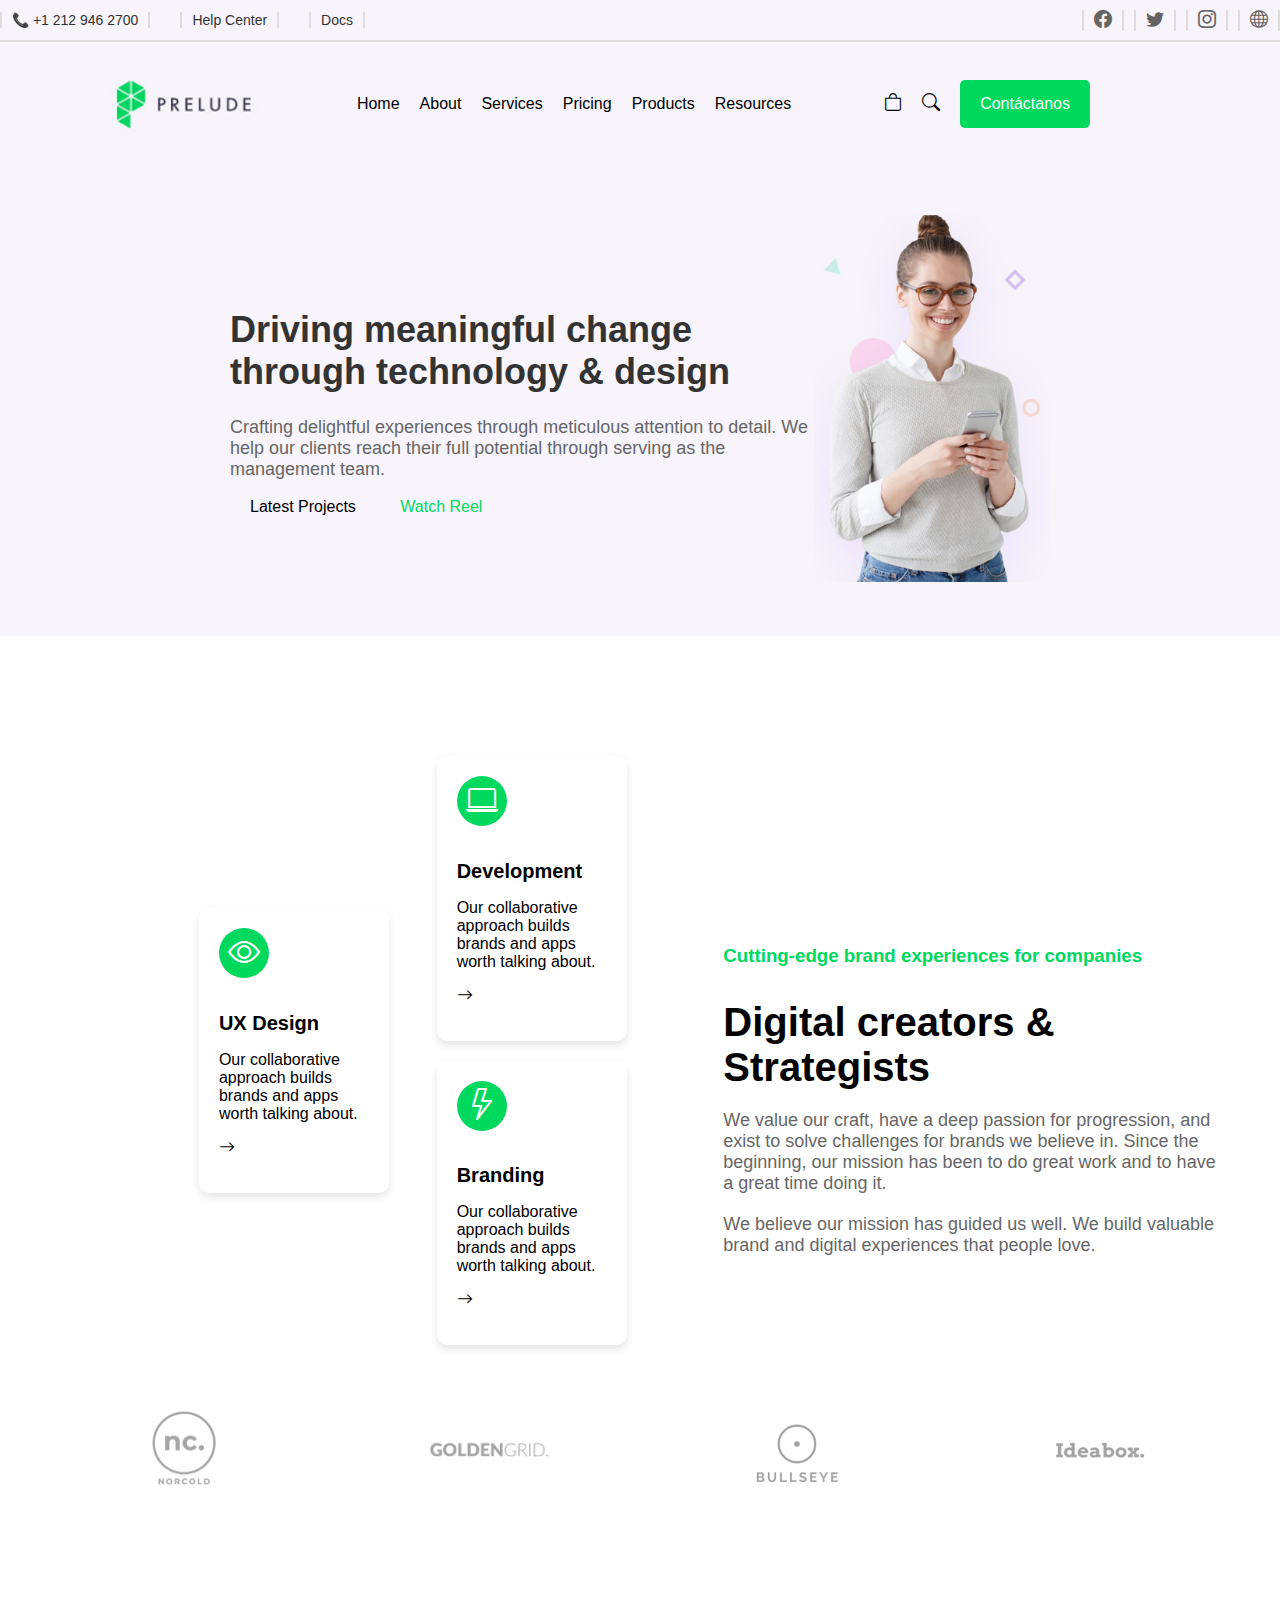
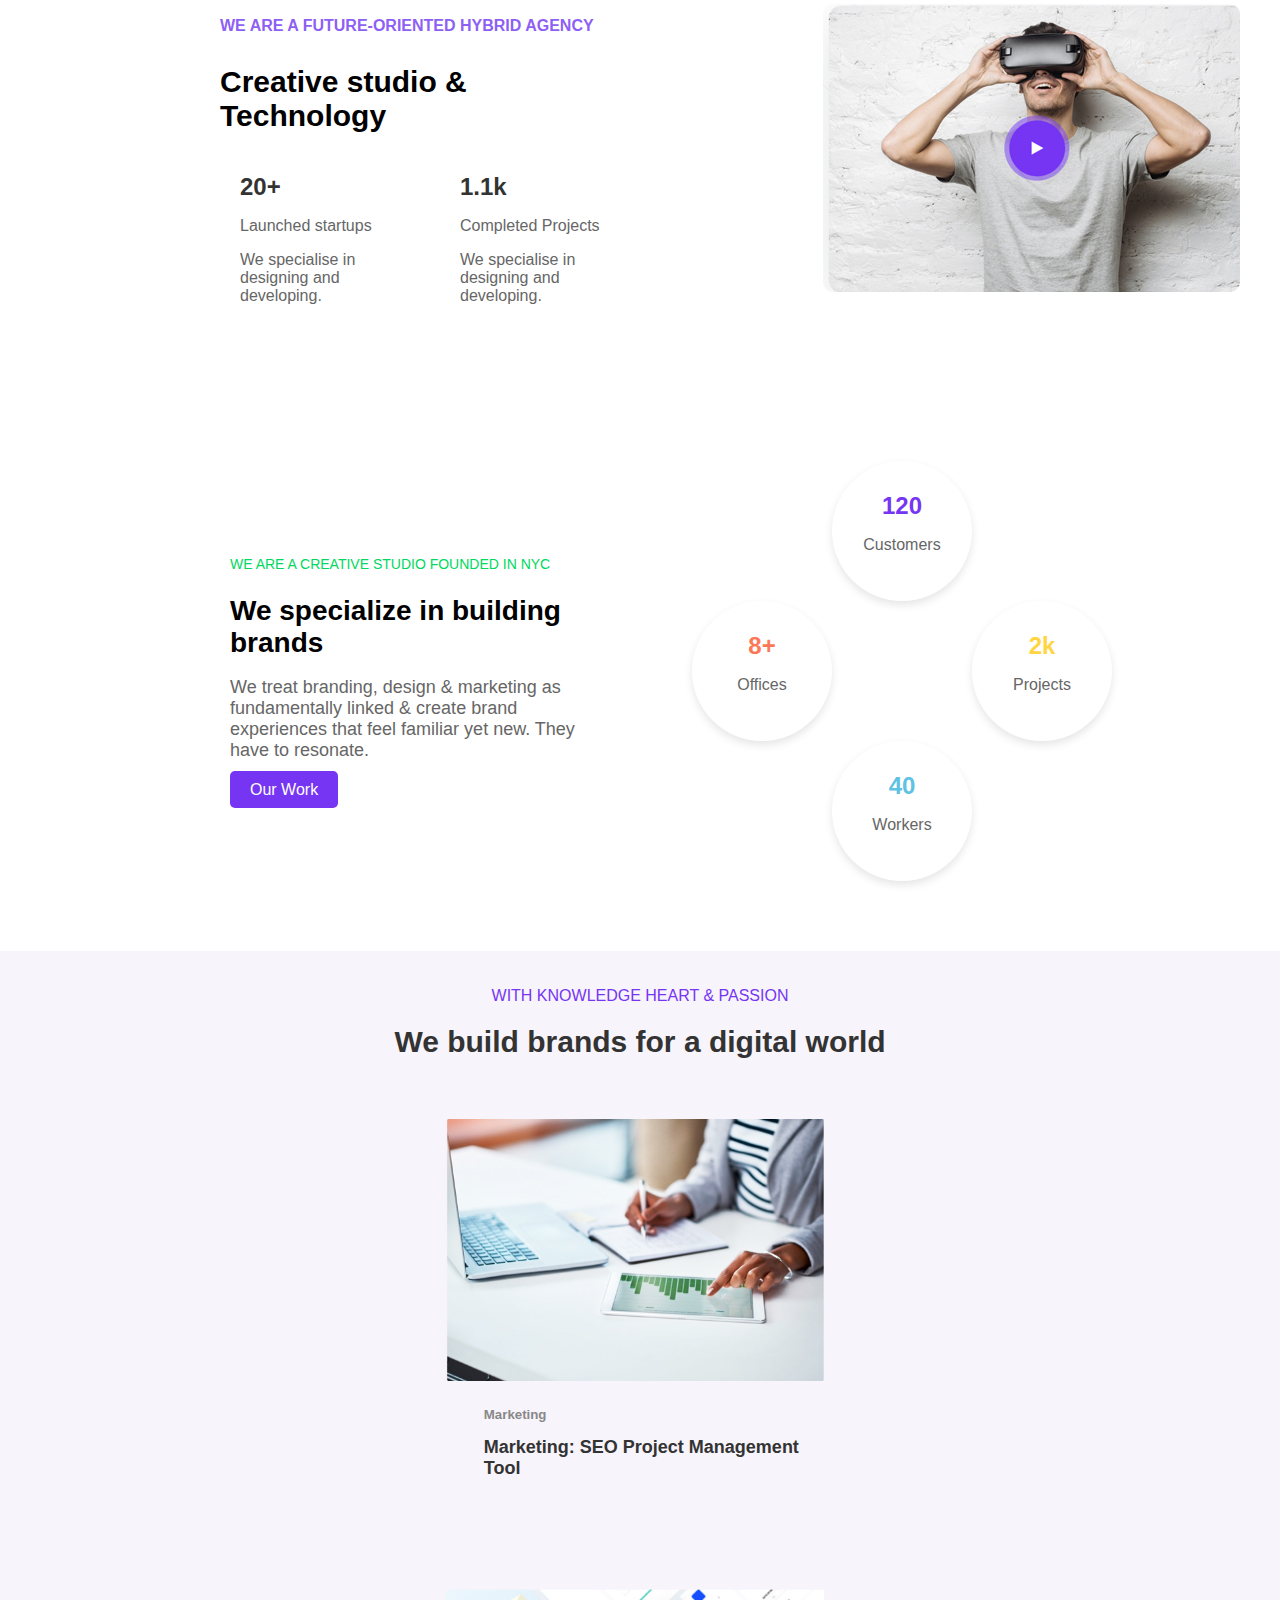
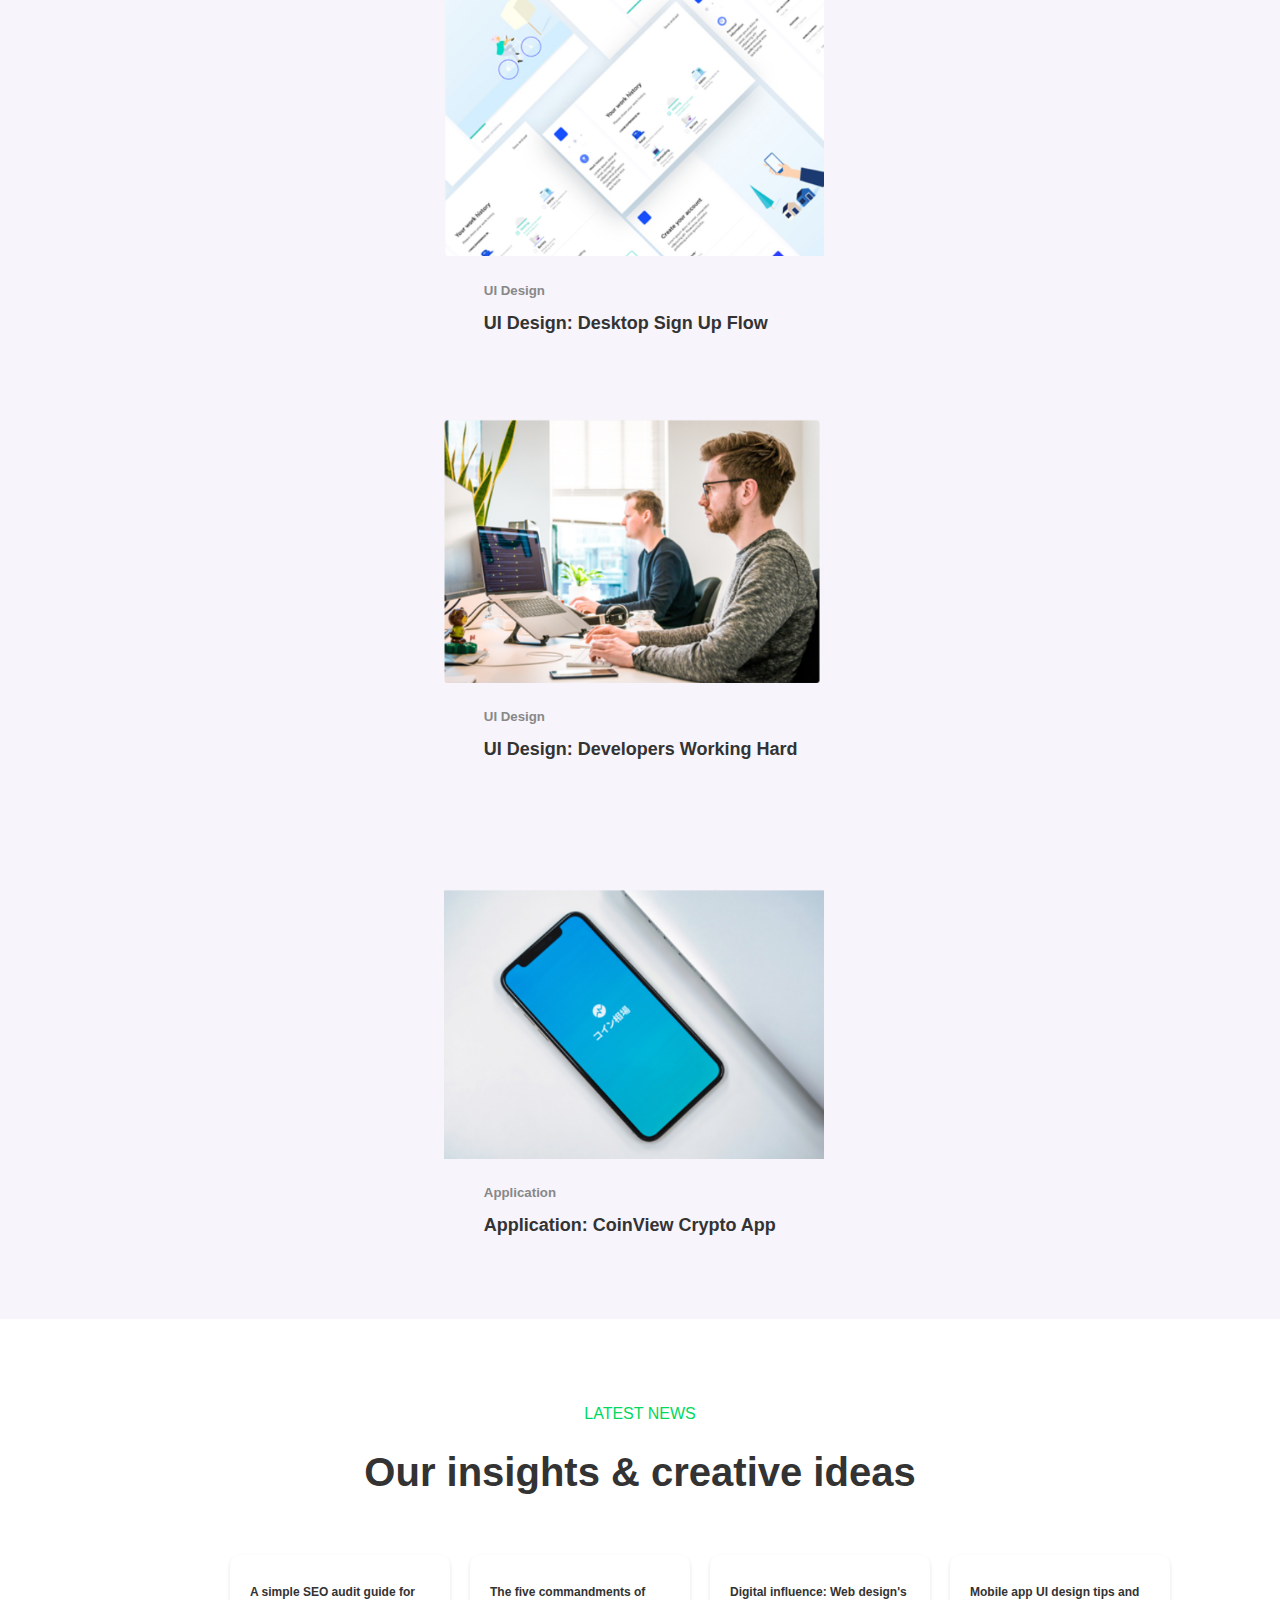
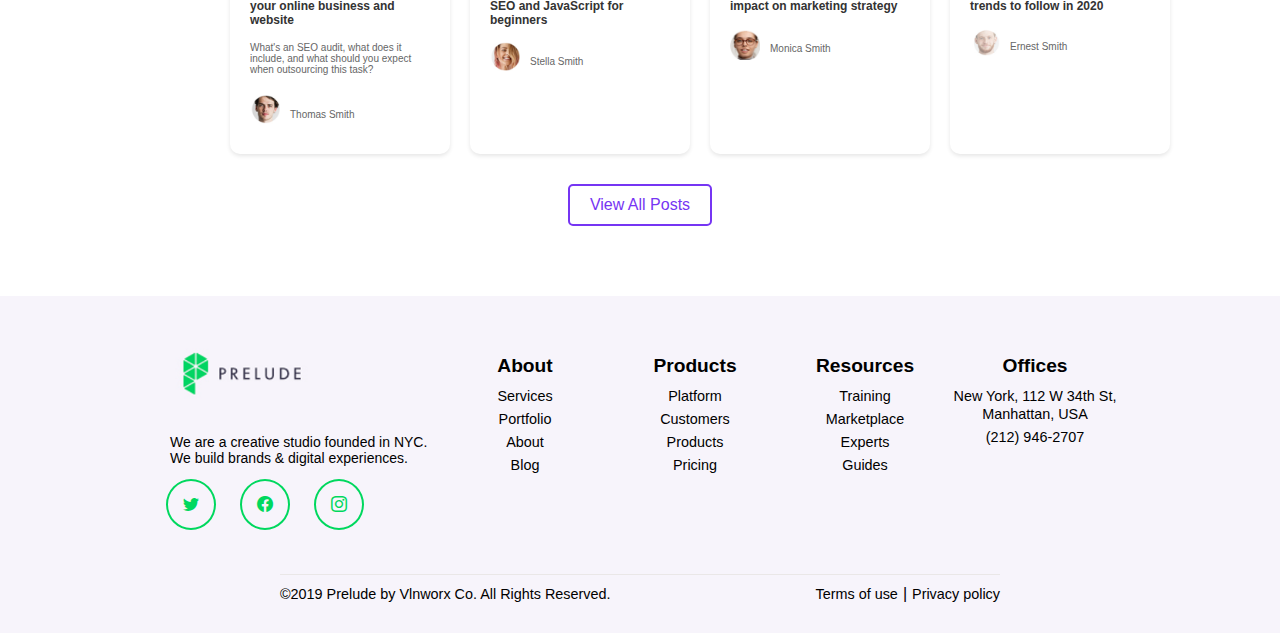
==== index.html @ e73ff2f4 "first commit" ====
<!DOCTYPE html>
<html lang="en">
  <head>
    <meta charset="UTF-8" />
    <meta name="viewport" content="width=device-width, initial-scale=1.0" />
    <title>Document</title>
    <link
      rel="stylesheet"
      href="https://cdn.jsdelivr.net/npm/bootstrap-icons/font/bootstrap-icons.css"
    />
    <link rel="stylesheet" href="styles.css" />
  </head>
  <body>
    <header>
      <section class="top-bar">
        <nav class="contact-info">
          <p>📞 +1 212 946 2700</p>
          <a href="#help-center">Help Center</a>
          <a href="#docs">Docs</a>
        </nav>
        <nav class="social-icons">
          <i class="bi bi-facebook"></i>
          <i class="bi bi-twitter"></i>
          <i class="bi bi-instagram"></i>
          <i class="bi bi-globe"></i>
        </nav>
      </section>
      <div class="main-header">
        <div class="logo">
          <img src="image/logo.png" alt="Logotipo de la empresa" />
        </div>
        <nav>
          <ul>
            <li><a href="#inicio">Home</a></li>
            <li><a href="#sobre-nosotros">About</a></li>
            <li><a href="#servicios">Services</a></li>
            <li><a href="#precios">Pricing</a></li>
            <li><a href="#productos">Products</a></li>
            <li><a href="#recursos">Resources</a></li>
          </ul>
        </nav>
        <div class="extras">
          <i class="bi bi-bag"></i>
          <i class="bi bi-search"></i>
          <a href="#contacto" class="btn">Contáctanos</a>
        </div>
      </div>
    </header>
    <main>
      <section id="hero">
        <article class="hero-content">
          <h1>Driving meaningful change through technology & design</h1>
          <p>
            Crafting delightful experiences through meticulous attention to
            detail. We help our clients reach their full potential through
            serving as the management team.
          </p>
          <div class="hero-buttons">
            <a href="#latest-projects" class="btn">Latest Projects</a>
            <a href="#watch-reel" class="btn btn-green">Watch Reel</a>
          </div>
        </article>
        <div class="hero-image">
          <img src="image/chica.png" alt="Persona con smartphone" />
        </div>
      </section>

      <section id="services" class="services-section">
        <div class="services-grid">
          <article class="service-card">
            <div class="icon"><i class="bi bi-eye"></i></div>
            <h5>UX Design</h5>
            <p>
              Our collaborative approach builds brands and apps worth talking
              about.
            </p>
            <p><i class="bi bi-arrow-right"></i></p>
          </article>

          <article class="service-card">
            <div class="icon"><i class="bi bi-laptop"></i></div>
            <h5>Development</h5>
            <p>
              Our collaborative approach builds brands and apps worth talking
              about.
            </p>
            <p><i class="bi bi-arrow-right"></i></p>
          </article>

          <article class="service-card">
            <div class="icon"><i class="bi bi-lightning"></i></div>
            <h5>Branding</h5>
            <p>
              Our collaborative approach builds brands and apps worth talking
              about.
            </p>
            <p><i class="bi bi-arrow-right"></i></p>
          </article>

          <article class="services-description">
            <h3>Cutting-edge brand experiences for companies</h3>
            <h2>Digital creators & Strategists</h2>
            <p>
              We value our craft, have a deep passion for progression, and exist
              to solve challenges for brands we believe in. Since the beginning,
              our mission has been to do great work and to have a great time
              doing it.
            </p>
            <p>
              We believe our mission has guided us well. We build valuable brand
              and digital experiences that people love.
            </p>
          </article>
        </div>
      </section>

      <section id="sponsors-section">
        <div class="sponsors-grid">
          <figure>
            <img src="image/sponsor/sponsor1.png" alt="sponsor1" />
          </figure>
          <figure>
            <img src="image/sponsor/sponsor2.png" alt="sponsor2" />
          </figure>
          <figure>
            <img src="image/sponsor/sponsor3.png" alt="sponsor3" />
          </figure>
          <figure>
            <img src="image/sponsor/sponsor4.png" alt="sponsor4" />
          </figure>
        </div>
      </section>

      <section id="achievements">
        <div class="achievements-container">
          <div class="text-content">
            <h2>WE ARE A FUTURE-ORIENTED HYBRID AGENCY</h2>
            <h3>Creative studio & Technology</h3>
            <div class="stats">
              <div class="stat">
                <strong>20+</strong>
                <p>Launched startups</p>
                <p>We specialise in designing and developing.</p>
              </div>
              <div class="stat">
                <strong>1.1k</strong>
                <p>Completed Projects</p>
                <p>We specialise in designing and developing.</p>
              </div>
            </div>
          </div>
          <div class="image-content">
            <img
              src="image/personavr.png"
              alt="Persona con casco de realidad virtual"
            />
          </div>
        </div>
      </section>

      <section id="about">
        <div class="about-container">
          <div class="text-section">
            <p>WE ARE A CREATIVE STUDIO FOUNDED IN NYC</p>
            <h2>We specialize in building brands</h2>
            <p>
              We treat branding, design & marketing as fundamentally linked &
              create brand experiences that feel familiar yet new. They have to
              resonate.
            </p>
            <a href="#our-work" class="btn">Our Work</a>
          </div>
          <div class="stats-section">
            <div class="stat">
              <strong>120</strong>
              <p>Customers</p>
            </div>
            <div class="stat">
              <strong>8+</strong>
              <p>Offices</p>
            </div>
            <div class="stat">
              <strong>2k</strong>
              <p>Projects</p>
            </div>
            <div class="stat">
              <strong>40</strong>
              <p>Workers</p>
            </div>
          </div>
        </div>
      </section>

      <section id="digital-brands">
        <p>WITH KNOWLEDGE HEART & PASSION</p>
        <h1>We build brands for a digital world</h1>
        <div class="projects">
          <article class="project">
            <img
              src="image/dbrand/image1.png"
              alt="SEO Project Management Tool"
            />
            <h5>Marketing</h5>
            <h2>Marketing: SEO Project Management Tool</h2>
          </article>
          <article class="project">
            <img src="image/dbrand/image2.png" alt="Desktop Sign Up Flow" />
            <h5>UI Design</h5>
            <h2>UI Design: Desktop Sign Up Flow</h2>
          </article>
          <article class="project">
            <img src="image/dbrand/image3.png" alt="Developers Working Hard" />
            <h5>UI Design</h5>
            <h2>UI Design: Developers Working Hard</h2>
          </article>
          <article class="project">
            <img src="image/dbrand/image4.png" alt="CoinView Crypto App" />
            <h5>Application</h5>
            <h2>Application: CoinView Crypto App</h2>
          </article>
        </div>
      </section>

      <section id="insights">
        <p>LATEST NEWS</p>
        <h1>Our insights & creative ideas</h1>
        <div class="blog-posts">
          <div class="blog-post">
            <h2>
              A simple SEO audit guide for your online business and website
            </h2>
            <p>
              What's an SEO audit, what does it include, and what should you
              expect when outsourcing this task?
            </p>
            <div class="author-info">
              <img
                src="image/insights/image1.png"
                alt="Author Image"
                class="author-img"
              />
              <p>Thomas Smith</p>
            </div>
          </div>
          <div class="blog-post">
            <h2>The five commandments of SEO and JavaScript for beginners</h2>
            <div class="author-info">
              <img
                src="image/insights/image2.png"
                alt="Author Image"
                class="author-img"
              />
              <p>Stella Smith</p>
            </div>
          </div>
          <div class="blog-post">
            <h2>
              Digital influence: Web design's impact on marketing strategy
            </h2>
            <div class="author-info">
              <img
                src="image/insights/image3.png"
                alt="Author Image"
                class="author-img"
              />
              <p>Monica Smith</p>
            </div>
          </div>
          <div class="blog-post">
            <h2>Mobile app UI design tips and trends to follow in 2020</h2>
            <div class="author-info">
              <img
                src="image/insights/image4.png"
                alt="Author Image"
                class="author-img"
              />
              <p>Ernest Smith</p>
            </div>
          </div>
        </div>
        <a href="#all-posts" class="btn">View All Posts</a>
      </section>
    </main>

    <footer>
      <div class="footer-container">
        <div class="footer-logo">
          <img src="image/logo.png" alt="Logo" />
          <p>
            We are a creative studio founded in NYC. We build brands & digital
            experiences.
          </p>
          <div class="footer-social">
            <a href="#"><i class="bi bi-twitter"></i></a>
            <a href="#"><i class="bi bi-facebook"></i></a>
            <a href="#"><i class="bi bi-instagram"></i></a>
          </div>
        </div>
        <div class="footer-links">
          <div class="footer-column">
            <h3>About</h3>
            <ul>
              <li><a href="#">Services</a></li>
              <li><a href="#">Portfolio</a></li>
              <li><a href="#">About</a></li>
              <li><a href="#">Blog</a></li>
            </ul>
          </div>
          <div class="footer-column">
            <h3>Products</h3>
            <ul>
              <li><a href="#">Platform</a></li>
              <li><a href="#">Customers</a></li>
              <li><a href="#">Products</a></li>
              <li><a href="#">Pricing</a></li>
            </ul>
          </div>
          <div class="footer-column">
            <h3>Resources</h3>
            <ul>
              <li><a href="#">Training</a></li>
              <li><a href="#">Marketplace</a></li>
              <li><a href="#">Experts</a></li>
              <li><a href="#">Guides</a></li>
            </ul>
          </div>
          <div class="footer-column">
            <h3>Offices</h3>
            <ul>
              <li><a href="#">New York, 112 W 34th St, Manhattan, USA</a></li>
              <li><a href="tel:+12129462707">(212) 946-2707</a></li>
            </ul>
          </div>
        </div>
      </div>
      <div class="footer-note">
        <div class="footer-copyright">
          <p>©2019 Prelude by Vlnworx Co. All Rights Reserved.</p>
        </div>
        <div class="footer-links">
          <a href="#">Terms of use</a> | <a href="#">Privacy policy</a>
        </div>
      </div>
    </footer>
  </body>
</html>
---- styles.css ----
/* Ordenador */
@media only screen and (min-width: 1062px) {
  
body {
  font-family: Arial, sans-serif;
  margin: 0;
  padding: 0;
  box-sizing: border-box;
}

.top-bar {
  display: flex;
  justify-content: space-between;
  align-items: center;
  background-color: #f7f4fb;
  padding: 10px 0;
  border-bottom: 2px solid #ddd;
  height: 20px;
}

.top-bar .contact-info {
  display: flex;
  align-items: center;
  text-align: center;
  gap: 30px;
}

nav ul li a {
  color: black;
  text-decoration: none;
  font-size: 16px;
  transition: color 0.3s;
}

.footer-social a {
  margin: 0 10px;
  color: #00d85e;
  border-radius: 50%;
  border: #00d85e solid 2px;
  padding: 15px;
  width: 15px;
  height: 15px;
}

.footer-column ul li a {
  color: #000;
  text-decoration: none;
  font-size: 0.9rem;
  transition: color 0.3s;
}

nav ul li a:hover {
  color: #00d85e;
}

.hero-content p {
  font-size: 18px;
  color: #666;
}

.services-description p {
  font-size: 18px;
  color: #666;
  margin-bottom: 20px;
}

.project p {
  margin-top: 15px;
  font-size: 1rem;
  color: #666;
}

.footer-logo p {
  max-width: 300px;
  margin-left: 130px;
  font-size: 14px;
  text-align: left;
}

.footer-copyright p {
  margin: 0;
  font-size: 0.9rem;
}

.top-bar .contact-info p,
.top-bar .contact-info a {
  font-size: 14px;
  color: #333;
  border-left: 2px solid #ddd;
  border-right: 2px solid #ddd;
  padding: 0 10px;
  text-decoration: none;
  margin: 0;
}

.top-bar nav.social-icons {
  display: flex;
  align-items: center;
  text-align: center;
}

.top-bar nav.social-icons i {
  margin-left: 10px;
  font-size: 18px;
  color: #656464;
  border-left: 2px solid #ddd;
  border-right: 2px solid #ddd;
  padding: 0 10px;
}

.hero-buttons .btn {
  color: black;
  padding: 10px 20px;
  text-decoration: none;
  background: none;
  border-radius: 5px;
}

.hero-buttons .btn:hover {
  background: none;
  color: #017b35;
}

.main-header {
  display: flex;
  justify-content: space-between;
  align-items: center;
  background-color: #f7f4fb;
  padding: 20px 10px;
}
.main-header .logo {
flex-shrink: 0;
}

.main-header .logo img{
  margin-left: 40%;
  max-width: 80%;
  min-width: 30%;
  height: auto;
  margin-right: 20px;
}

.main-header nav {
  flex: 1;
  display: flex;
  justify-content: center;
}

.main-header nav ul {
  display: flex;
  list-style: none;
  gap: 20px;
}

.main-header .extras {
  display: flex;
  align-items: center;
  gap: 20px;
  margin-right: 180px;
}

.main-header .extras i {
  font-size: 18px;
  color: black;
  cursor: pointer;
  transition: color 0.3s;
}

.main-header .extras i:hover {
  color: #00d85e;
}

.main-header .extras .btn {
  background-color: #00d85e;
  color: white;
  text-decoration: none;
  padding: 15px 20px;
  border-radius: 5px;
  margin: auto;
  font-size: 16px;
  transition: background-color 0.3s;
}

.about-container .text-section .btn {
  background-color: #7635f3;
  color: white;
  padding: 10px 20px;
  margin-top: 100px;
  text-decoration: none;
  border-radius: 5px;
  transition: background-color 0.3s;
}

.main-header .extras .btn:hover {
  background-color: #017b35;
}

#hero {
  display: flex;
  justify-content: space-between;
  align-items: center;
  padding: 50px;
  background-color: #f7f4fb;
}

.hero-content {
  max-width: 50%;
  margin-left: 180px;
}

.hero-content h1 {
  font-size: 36px;
  color: #333;
}

.hero-buttons .btn-green {
  color: #00d85e;
}

.hero-image {
  max-width: 50%;
  min-width: 20%;
  text-align: center;
  margin-right: 180px;
}

.hero-image img {
  max-width: 100%;
  height: auto;
}

.services-grid {
  display: grid;
  grid-template-columns: 1fr 1fr 1fr;
  grid-template-rows: auto auto;
  gap: 20px 10px;
  padding: 20px;
  margin-top: 100px;
}

.services-grid .service-card {
  background-color: white;
  padding: 20px;
  border-radius: 10px;
  box-shadow: 0 4px 8px rgb(0 0 0 / 10%);
  max-width: 150px;
  width: 100%;
  margin: auto;
}

.service-card .icon {
  width: 50px;
  height: 50px;
  font-size: 2em;
  margin-bottom: 15px;
  color: #fff;
  background-color: #00d85e;
  border-radius: 50%;
  display: flex;
  justify-content: center;
  align-items: center;
}

.service-card:nth-child(1) {
  grid-column: 1;
  grid-row: 1 / 3;
  align-self: center;
  margin-left: 44%;
}

.service-card:nth-child(2) {
  grid-column: 2;
  grid-row: 1;
  margin-right: 60%;
}

.service-card:nth-child(3) {
  grid-column: 2;
  grid-row: 2;
  margin-right: 60%;
}

.service-card h5 {
  font-size: 20px;
  margin-bottom: 10px;
}

.services-description {
  grid-column: 3;
  grid-row: 1 / 3;
  padding: 20px;
  background-color: #fff;
  max-width: 500px;
  margin-top: 150px;
  margin-left: -150px;
}

.services-description h2,
.services-description h3 {
  margin-bottom: 20px;
}

.services-description h3 {
  color: #00d85e;
}

.services-description h2 {
  font-size: 40px;
}

.sponsors-section {
  background-color: #f7f4fb;
  padding: 50px 0;
}

.sponsors-grid {
  display: grid;
  grid-template-columns: 1fr 1fr 1fr 1fr;
  gap: 20px;
  place-items: center center;
  padding: 20px;
  max-width: 1200px;
  margin: 0 auto;
}

figure {
  text-align: center;
  margin: 20px auto;
}

figure img {
  max-width: 50%;
  height: auto;
  border-radius: 10px;
}

#achievements {
  padding: 50px 20px;
  background-color: #fff;
  border-radius: 10px;
  margin: 20px 0;
}

.achievements-container {
  display: flex;
  justify-content: space-between;
  max-width: 1200px;
  margin: 0 auto;
}

.achievements-container .text-content {
  max-width: 35%;
  margin-left: 180px;
}

.project h2 {
  font-size: 18px;
  text-align: left;
  margin-bottom: 15px;
  color: #333;
  margin-left: 40px;
}

.blog-post h2 {
  font-size: 12px;
  margin-bottom: 5px;
  text-align: left;
  color: #333;
}

.achievements-container .text-content h2 {
  font-size: 16px;
  color: #8e5ff4;
  margin-bottom: 10px;
}

.footer-column h3 {
  margin-bottom: 10px;
  font-size: 1.2rem;
}

.achievements-container .text-content h3 {
  font-size: 30px;
  color: #000;
  margin-bottom: 20px;
}

.achievements-container .stats {
  display: flex;
  gap: 20px;
}

.achievements-container .stat {
  padding: 20px;
  border-radius: 10px;
}

.achievements-container .stat strong {
  display: block;
  font-size: 24px;
  color: #333;
  margin-bottom: 10px;
}

.achievements-container .stat p {
  font-size: 16px;
  color: #666;
}

.achievements-container .image-content {
  max-width: 40%;
}

.project img {
  max-width: 100%;
  height: auto;
}

.blog-post img {
  max-width: 100%;
  height: auto;
  border-radius: 10px;
  margin-bottom: 10px;
}

.footer-logo img {
  max-width: 150px;
  margin-bottom: 10px;
}

.footer-social img {
  width: 30px;
  height: 30px;
}

.achievements-container .image-content img {
  width: 100%;
  height: auto;
  border-radius: 10px;
}

.about-container {
  display: flex;
  justify-content: space-between;
  align-items: center;
  padding: 50px;
  background-color: #fff;
  max-width: 1200px;
  margin: 20px auto;
}

.about-container .text-section {
  max-width: 360px;
  margin-left: 180px;
}

.about-container .text-section h2 {
  font-size: 28px;
  margin-bottom: 10px;
}

.about-container .text-section p {
  font-size: 18px;
  color: #666;
  margin-bottom: 20px;
}

.about-container .stat p {
  font-size: 16px;
  color: #666;
}

.about-container .text-section p:first-child {
  font-size: 14px;
  color: #00d85e;
}

.about-container .text-section .btn:hover {
  background-color: #017b35;
}

.about-container .stats-section {
  display: grid;
  grid-template-columns: 1fr 1fr 1fr;
  grid-template-rows: auto auto auto;
  margin-right: 10%;
}

.about-container .stat {
  text-align: center;
  border-radius: 50%;
  box-shadow: 0 4px 8px rgb(0 0 0 / 10%);
  padding: 20px;
  width: 100px;
  height: 100px;
  display: flex;
  flex-direction: column;
  justify-content: center;
  align-items: center;
  margin: auto;
  background-color: white;
}

.about-container .stat strong {
  display: block;
  font-size: 24px;
}

.about-container .stats-section .stat:nth-child(1) {
  grid-column: 2;
  grid-row: 1;
  align-self: center;
}

.about-container .stats-section .stat:nth-child(1) strong {
  color: #7635f3;
}

.about-container .stats-section .stat:nth-child(2) {
  grid-column: 1;
  grid-row: 2;
  align-self: center;
}

.about-container .stats-section .stat:nth-child(2) strong {
  color: #fe7757;
}

.about-container .stats-section .stat:nth-child(3) {
  grid-column: 3;
  grid-row: 2;
  align-self: center;
}

.about-container .stats-section .stat:nth-child(3) strong {
  color: #ffd541;
}

.about-container .stats-section .stat:nth-child(4) {
  grid-column: 2;
  grid-row: 3;
  align-self: center;
}

.about-container .stats-section .stat:nth-child(4) strong {
  color: #5ec2e4;
}

#digital-brands {
  padding: 20px;
  background-color: #f7f4fb;
  text-align: center;
}

#digital-brands p {
  color: #7635f3;
  margin-bottom: 10px;
  text-align: center;
}

#digital-brands h1 {
  text-align: center;
  font-size: 30px;
  margin-bottom: 40px;
  color: #333;
}

.projects {
  display: flex;
  flex-wrap: wrap;
  justify-content: center;
  margin-left:16%;
  margin-right: 17%;
}

.project {
  width: 380px;
  height: 380px;
  max-width: 500px;
  text-align: center;
  padding: 20px;
  border-radius: 10px;
  margin-bottom: 10px;
}

.project:nth-child(even) {
  margin-top: 40px;
}

.project h5 {
  margin-bottom: 15px;
  color: #888;
  text-align: left;
  margin-left: 40px;
}

#insights {
  max-width: 1200px;
  margin: 50px auto;
  padding: 20px;
  background-color: #fff;
  text-align: center;
}

#insights h1 {
  text-align: center;
  font-size: 2.5rem;
  margin-bottom: 40px;
  color: #333;
}

#insights p {
  text-align: center;
  color: #00d85e;
}

#insights .blog-posts {
  display: flex;
  flex-flow: row nowrap;
  justify-content: center;
  margin-left: 120px;
}

.blog-post {
  display: flex;
  flex-direction: column;
  align-items: center;
  width: 180px;
  height: auto;
  margin: 20px 10px 10px;
  padding: 20px;
  border-radius: 10px;
  box-shadow: 0 2px 4px rgb(0 0 0 / 10%);
}

.author-info {
  display: flex;
  align-items: center;
  margin-top: 10px;
  width: 100%;
}

.author-img {
  width: 30px;
  height: 30px;
  border-radius: 50%;
  margin-right: 10px;
}

#insights .blog-posts .blog-post p {
  font-size: 10px;
  text-align: left;
  color: #666;
}

#insights .btn {
  display: inline-block;
  margin-top: 20px;
  padding: 10px 20px;
  background-color: white;
  border: #7635f3 solid 2px;
  color: #7635f3;
  text-decoration: none;
  border-radius: 5px;
  transition: background-color 0.3s;
}

#insights .btn:hover {
  background-color: #5217d2;
  color: #fff;
}

footer {
  background-color: #f7f4fb;
  padding: 20px 0;
  color: #000;
}

.footer-container {
  display: flex;
  flex-wrap: wrap;
  justify-content: space-around;
  max-width: 1200px;
  margin: 0 auto;
  padding: 20px;
}

.footer-logo {
  flex: 1;
  text-align: center;
  margin-bottom: 20px;
}

.footer-social {
  text-align: center;
  margin-bottom: 20px;
  margin-top: 30px;
  margin-left: 50px;
}

.footer-social a:hover {
  color: #fff;
  background-color: #00d85e;
  border: #00d85e solid 2px;
}

.footer-container .footer-links {
  display: flex;
  justify-content: space-around;
  flex: 2;
  margin-bottom: 20px;
}

.footer-column {
  flex: 1;
  text-align: center;
}

.footer-column ul {
  list-style: none;
  padding: 0;
  margin: 0;
}

.footer-column ul li {
  margin-bottom: 5px;
}

.footer-note .footer-links a {
  color: #000;
  text-decoration: none;
  font-size: 0.9rem;
  transition: color 0.3s;
}

.footer-column ul li a:hover {
  color: #00d85e;
}

.footer-column:nth-child(4) {
  margin-right: 120px;
}

.footer-note {
  display: flex;
  justify-content: space-between;
  margin-left: 280px;
  margin-right: 280px;
  align-items: center;
  padding: 10px 0;
  border-top: 1px solid #eae7e7;
  max-width: 1200px;
}

.footer-copyright {
  text-align: left;
}

.footer-note .footer-links {
  display: flex;
  align-items: center;
  text-align: right;
  gap: 5px;
  margin: 0;
  padding: 0;
}

.footer-note .footer-links a:hover {
  color: #ccc;
}

}

/* Tablets */
@media only screen and (min-width: 768px) and (max-width: 1062px) {
  body {
      font-family: Arial, sans-serif;
      margin: 0;
      padding: 0;
      box-sizing: border-box;
    }
    
    .top-bar {
      display: flex;
      justify-content: space-between;
      align-items: center;
      background-color: #f7f4fb;
      padding: 10px 0;
      border-bottom: 2px solid #ddd;
      width: 100%; 
      box-sizing: border-box;
      margin: 0; 
    }
    
    .top-bar .contact-info {
      display: flex;
      align-items: center;
      text-align: center;
      gap: 10px;
    }
    
    nav ul li a {
      color: black;
      text-decoration: none;
      font-size: 16px;
      transition: color 0.3s;
    }
    
    .footer-social a {
      margin: 0 10px;
      color: #00d85e;
      border-radius: 50%;
      border: #00d85e solid 2px;
      padding: 15px;
      width: 15px;
      height: 15px;
    }
    
    .footer-column ul li a {
      color: #000;
      text-decoration: none;
      font-size: 0.9rem;
      transition: color 0.3s;
    }
    
    nav ul li a:hover {
      color: #00d85e;
    }
    
    .hero-content p {
      font-size: 13px;
      color: #666;
    }
    
    .services-description p {
      font-size: 18px;
      color: #666;
      margin-bottom: 20px;
    }
    
    .project p {
      margin-top: 15px;
      font-size: 1rem;
      color: #666;
    }
    
    .footer-logo p {
      font-size: 14px;
      text-align: center;
      max-width: 300px;
      margin-left: 34%;
      margin-bottom: 10px;
    }
    
    .footer-copyright p {
      margin: 0;
      font-size: 0.9rem;
    }
    
    .top-bar .contact-info p,
    .top-bar .contact-info a {
      font-size: 14px;
      color: #333;
      border-left: 2px solid #ddd;
      border-right: 2px solid #ddd;
      padding: 0 10px;
      text-decoration: none;
      margin: 0;
    }
    
    .top-bar nav.social-icons {
      display: flex;
      align-items: center;
      text-align: center;
    }
    
    .top-bar nav.social-icons i {
      margin-left: 3%;
      font-size: 18px;
      color: #656464;
      border-left: 2px solid #ddd;
      border-right: 2px solid #ddd;
      padding: 0 10px;
    }
    
    .hero-buttons .btn {
      color: black;
      font-size: 14px;
      padding: 10px 20px;
      text-decoration: none;
      background: none;
      border-radius: 5px;
    }
    
    .hero-buttons .btn:hover {
      background: none;
      color: #017b35;
    }

    .main-header {
      display: flex;
      justify-content: center; 
      align-items: center; 
      background-color: #f7f4fb;
      padding: 20px 10px;
      box-sizing: border-box; 
      margin: 0; 
      position: relative; 
    }
    
    
    .main-header .logo {
      visibility: hidden;
    }
    
    nav {
      flex: 1;
      display: flex;
      justify-content: center;
    }
    
    nav ul {
      display: flex;
      list-style: none;
      gap: 20px;
    }
    
    .main-header .extras {
      display: flex;
      align-items: center;
      gap: 20px;
      margin-right: 180px;
      margin-left: 20px;
    }
    
    .main-header .extras i {
      font-size: 18px;
      color: black;
      cursor: pointer;
      transition: color 0.3s;
    }
    
    .main-header .extras i:hover {
      color: #00d85e;
    }
    
    .main-header .extras .btn {
      background-color: #00d85e;
      color: white;
      text-decoration: none;
      padding: 15px 20px;
      border-radius: 5px;
      margin: auto;
      font-size: 16px;
      transition: background-color 0.3s;
    }
    
    .about-container .text-section .btn {
      background-color: #7635f3;
      color: white;
      padding: 10px 20px;
      margin-top: 100px;
      text-decoration: none;
      border-radius: 5px;
      transition: background-color 0.3s;
    }
    
    .main-header .extras .btn:hover {
      background-color: #017b35;
    }
    
    #hero {
      display: flex;
      justify-content: space-between;
      align-items: center;
      padding-top: 10%;
      padding-bottom: 10%;
      background-color: #f7f4fb;
      height: 100%;
    }
    
    .hero-content {
      max-width: 50%;
      width: 100vw;
      margin-left: 11%;
      box-sizing: border-box;
      position: relative;
    }
    
    .hero-content h1 {
      font-size: 30px;
      color: #333;
    }
    
    .hero-buttons .btn-green {
      color: #00d85e;
    }
    
    .hero-image {
      max-width: 50%;
      min-width: 30%;
      text-align: center;
      margin-right: 120px;
     
    }
    
    .hero-image img {
      max-width: 80%;
      height: auto;
      display: block;
    }
    
    .services-grid {
      display: grid;
      grid-template-areas:
        "description description description"
        "card1 card2 card3";
      align-items: center;
      padding: 20px;
      margin-top: 100px;
      gap: 20px; 
      flex-wrap: wrap;
      flex-direction: row; 
      gap: 20px;
    }

    .service-card:nth-child(1) {
      grid-area: card1;
    }
    
    .service-card:nth-child(2) {
      grid-area: card2;
    }
    
    .service-card:nth-child(3) {
      grid-area: card3;
    }
    
    .services-grid .service-card {
      background-color: white;
      padding: 20px;
      border-radius: 10px;
      box-shadow: 0 4px 8px rgb(0 0 0 / 10%);
      max-width: 180px;
      width: 100%;
      margin: auto;
    }
    
    .service-card .icon {
      width: 50px;
      height: 50px;
      font-size: 2em;
      margin-bottom: 15px;
      color: #fff;
      background-color: #00d85e;
      border-radius: 50%;
      display: flex;
      justify-content: center;
      align-items: center;
    }
    
   
    
    .service-card h5 {
      font-size: 20px;
      margin-bottom: 10px;
    }
    
    .services-description {
      grid-area: description;
      padding: 20px;
      background-color: #fff;
      max-width: 500px;
      margin-left: 16%;
      margin-bottom: 2%;
    }
    
    .services-description h2,
    .services-description h3 {
      margin-bottom: 20px;
    }
    
    .services-description h3 {
      color: #00d85e;
    }
    
    .services-description h2 {
      font-size: 40px;
    }
    
    .sponsors-section {
      background-color: #f7f4fb;
      padding: 50px 0;
    }
    
    .sponsors-grid {
      display: grid;
      grid-template-columns: 1fr 1fr 1fr 1fr;
      gap: 20px;
      place-items: center center;
      padding: 20px;
      max-width: 1200px;
      margin: 0 auto;
    }
    
    figure {
      text-align: center;
      margin: 20px auto;
    }
    
    figure img {
      max-width: 50%;
      height: auto;
      border-radius: 10px;
    }
    
    #achievements {
      padding: 50px 20px;
      background-color: #fff;
      border-radius: 10px;
      margin: 20px 0;
    }
    
    .achievements-container {
      display: flex;
      justify-content: space-between;
      flex-direction: column;
      justify-content: center;
      align-items: center;
      max-width: 1200px;
      margin: 0 auto;
    }
    
    .achievements-container .text-content {
      max-width: 45%;
    }
    
    .project h2 {
      font-size: 18px;
      text-align: left;
      margin-bottom: 15px;
      color: #333;
      margin-left: 30px;
    }
    
    .blog-post h2 {
      font-size: 12px;
      margin-bottom: 5px;
      text-align: left;
      color: #333;
    }
    
    .achievements-container .text-content h2 {
      font-size: 16px;
      color: #8e5ff4;
      margin-bottom: 10px;
    }
    
    .footer-column h3 {
      margin-bottom: 10px;
      font-size: 1.2rem;
    }
    
    .achievements-container .text-content h3 {
      font-size: 30px;
      color: #000;
      margin-bottom: 20px;
    }
    
    .achievements-container .stats {
      display: flex;
      gap: 20px;
    }
    
    .achievements-container .stat {
      padding: 20px;
      border-radius: 10px;
    }
    
    .achievements-container .stat strong {
      display: block;
      font-size: 24px;
      color: #333;
      margin-bottom: 10px;
    }
    
    .achievements-container .stat p {
      font-size: 16px;
      color: #666;
    }
    
    .achievements-container .image-content {
      max-width: 40%;
    }
    
    .project img {
      max-width: 100%;
      height: auto;
    }
    
    .blog-post img {
      max-width: 100%;
      height: auto;
      border-radius: 10px;
      margin-bottom: 10px;
    }
    
    .footer-logo img {
      max-width: 350px;
     
    }
    
    .footer-social img {
      width: 30px;
      height: 30px;
    }
    
    .achievements-container .image-content img {
      width: 100%;
      height: auto;
      border-radius: 10px;
    }
    
    .about-container {
      display: flex;
      justify-content: space-between;
      align-items: center;
      flex-direction: column;
      padding: 50px 0 0 50px;
      background-color: #fff;
      max-width: 1200px;
      margin: 20px auto;
      text-align: center;
    }
    
    .about-container .text-section {
      max-width: 450px;
    }
    
    .about-container .text-section h2 {
      font-size: 28px;
      margin-bottom: 10px;
    }
    
    .about-container .text-section p {
      font-size: 18px;
      color: #666;
      margin-bottom: 20px;
    }
    
    .about-container .stat p {
      font-size: 16px;
      color: #666;
    }
    
    .about-container .text-section p:first-child {
      font-size: 14px;
      color: #00d85e;
    }
    
    .about-container .text-section .btn:hover {
      background-color: #017b35;
    }
    
    .about-container .stats-section {
      display: grid;
      grid-template-columns: 1fr 1fr 1fr;
      grid-template-rows: auto auto auto;
      margin-top: 50px;
    }
    
    .about-container .stat {
      text-align: center;
      border-radius: 50%;
      box-shadow: 0 4px 8px rgb(0 0 0 / 10%);
      padding: 20px;
      width: 100px;
      height: 100px;
      display: flex;
      flex-direction: column;
      justify-content: center;
      align-items: center;
      margin: auto;
      background-color: white;
    }
    
    .about-container .stat strong {
      display: block;
      font-size: 24px;
    }
    
    .about-container .stats-section .stat:nth-child(1) {
      grid-column: 2;
      grid-row: 1;
      align-self: center;
    }
    
    .about-container .stats-section .stat:nth-child(1) strong {
      color: #7635f3;
    }
    
    .about-container .stats-section .stat:nth-child(2) {
      grid-column: 1;
      grid-row: 2;
      align-self: center;
    }
    
    .about-container .stats-section .stat:nth-child(2) strong {
      color: #fe7757;
    }
    
    .about-container .stats-section .stat:nth-child(3) {
      grid-column: 3;
      grid-row: 2;
      align-self: center;
    }
    
    .about-container .stats-section .stat:nth-child(3) strong {
      color: #ffd541;
    }
    
    .about-container .stats-section .stat:nth-child(4) {
      grid-column: 2;
      grid-row: 3;
      align-self: center;
    }
    
    .about-container .stats-section .stat:nth-child(4) strong {
      color: #5ec2e4;
    }
    
    #digital-brands {
      padding: 20px;
      background-color: #f7f4fb;
      text-align: center;
    }
    
    #digital-brands p {
      color: #7635f3;
      text-align: center;
    }
    
    #digital-brands h1 {
      font-size: 30px;
      color: #333;
      text-align: center;
    }
    
    .projects {
      display: flex;
      flex-wrap: wrap;
      justify-content: center;
    }
    
    .project {
      width: 380px;
      height: 380px;
      max-width: 500px;
      text-align: center;
      padding: 10px;
      border-radius: 10px;
      margin-bottom: 10px;
    }
    
    .project:nth-child(even) {
      margin-top: 40px;
    }
    
    .project h5 {
      margin-bottom: 15px;
      color: #888;
      text-align: left;
      margin-left: 20px;
    }
    
    #insights {
      max-width: 1200px;
      margin: 50px auto;
      padding: 20px;
      background-color: #fff;
      text-align: center;
    }
    
    #insights h1 {
      text-align: center;
      font-size: 2.5rem;
      margin-bottom: 40px;
      color: #333;
    }
    
    #insights p {
      text-align: center;
      color: #00d85e;
    }
    
    #insights .blog-posts {
      display: flex;
      flex-flow: row wrap;
      justify-content: center;
    }
    
    .blog-post {
      display: flex;
      flex-direction: column;
      align-items: center;
      width: 180px;
      height: auto;
      margin: 20px 10px 10px;
      padding: 20px;
      border-radius: 10px;
      box-shadow: 0 2px 4px rgb(0 0 0 / 10%);
    }
    
    .author-info {
      display: flex;
      align-items: center;
      margin-top: 10px;
      width: 100%;
    }
    
    .author-img {
      width: 30px;
      height: 30px;
      border-radius: 50%;
      margin-right: 10px;
    }
    
    #insights .blog-posts .blog-post p {
      font-size: 10px;
      text-align: left;
      color: #666;
    }
    
    #insights .btn {
      display: inline-block;
      margin-top: 20px;
      padding: 10px 20px;
      background-color: white;
      border: #7635f3 solid 2px;
      color: #7635f3;
      text-decoration: none;
      border-radius: 5px;
      transition: background-color 0.3s;
    }
    
    #insights .btn:hover {
      background-color: #5217d2;
      color: #fff;
    }
    
    footer {
      background-color: #f7f4fb;
      padding: 20px 0;
      color: #000;
    }
    
    .footer-container {
      display: flex;
      flex-direction: column;
      flex-wrap: wrap;
      justify-content: space-around;
      justify-content: center;
      max-width: 1200px;
      margin: 0 auto;
      padding: 20px;
    }
    
    .footer-logo {
      flex: 1;
      text-align: center;
      margin-bottom: 20px;
    }
    
    .footer-social {
      text-align: center;
      margin-bottom: 20px;
      margin-top: 30px;
    }
    
    .footer-social a:hover {
      color: #fff;
      background-color: #00d85e;
      border: #00d85e solid 2px;
    }
    
    .footer-container .footer-links {
      display: flex;
      justify-content: space-around;
      flex: 2;
      margin-bottom: 20px;
      margin-left: 19%;
    }
    
    .footer-column {
      flex: 1;
      text-align: center;
    }
    
    .footer-column ul {
      list-style: none;
      padding: 0;
      margin: 0;
    }
    
    .footer-column ul li {
      margin-bottom: 5px;
    }
    
    .footer-note .footer-links a {
      color: #000;
      text-decoration: none;
      font-size: 0.9rem;
      transition: color 0.3s;
    }
    
    .footer-column ul li a:hover {
      color: #00d85e;
    }
    
    .footer-column:nth-child(4) {
      margin-right: 120px;
    }
    
    .footer-note {
      display: flex;
      justify-content: space-between;
      margin-left: 110px;
      margin-right: 110px;
      align-items: center;
      padding: 10px 0;
      border-top: 1px solid #eae7e7;
      max-width: 1200px;
    }
    
    .footer-copyright {
      text-align: left;
    }
    
    .footer-note .footer-links {
      display: flex;
      align-items: center;
      text-align: right;
      gap: 5px;
      margin: 0;
      padding: 0;
    }
    
    .footer-note .footer-links a:hover {
      color: #ccc;
    }
    
    
}




/* Móvil */
@media only screen and (min-width: 661px) and (max-width: 767px)
{ 
  body {
      font-family: Arial, sans-serif;
      margin: 0;
      padding: 0;
      box-sizing: border-box;
    }
    
    .top-bar {
      display: flex;
      justify-content: space-between;
      align-items: center;
      background-color: #f7f4fb;
      padding: 10px 0;
      border-bottom: 2px solid #ddd;
      width: 100%; 
      box-sizing: border-box;
      margin: 0; 
    }
    
    .top-bar .contact-info {
      display: flex;
      align-items: center;
      text-align: center;
      gap: 10px;
    }
    
    nav ul li a {
      color: black;
      text-decoration: none;
      font-size: 14px;
      transition: color 0.3s;
    }
    
    .footer-social a {
      margin: 0 10px;
      color: #00d85e;
      border-radius: 50%;
      border: #00d85e solid 2px;
      padding: 15px;
      width: 15px;
      height: 15px;
    }
    
    .footer-column ul li a {
      color: #000;
      text-decoration: none;
      font-size: 0.9rem;
      transition: color 0.3s;
    }
    
    nav ul li a:hover {
      color: #00d85e;
    }
    
    .hero-content p {
      font-size: 13px;
      color: #666;
    }
    
    .services-description p {
      font-size: 18px;
      color: #666;
      margin-bottom: 20px;
    }
    
    .project p {
      margin-top: 15px;
      font-size: 1rem;
      color: #666;
    }
    
    .footer-logo p {
      font-size: 14px;
      text-align: center;
      max-width: 300px;
      margin-left: 28%;
      margin-bottom: 10px;
    }
    
    .footer-copyright p {
      margin: 0;
      font-size: 0.9rem;
    }
    
    .top-bar .contact-info p,
    .top-bar .contact-info a {
      font-size: 14px;
      color: #333;
      border-left: 2px solid #ddd;
      border-right: 2px solid #ddd;
      padding: 0 10px;
      text-decoration: none;
      margin: 0;
    }
    
    .top-bar nav.social-icons {
      display: flex;
      align-items: center;
      text-align: center;
    }
    
    .top-bar nav.social-icons i {
      margin-left: 3%;
      font-size: 18px;
      color: #656464;
      border-left: 2px solid #ddd;
      border-right: 2px solid #ddd;
      padding: 0 10px;
    }
    
    .hero-buttons .btn {
      color: black;
      font-size: 14px;
      padding: 10px 20px;
      text-decoration: none;
      background: none;
      border-radius: 5px;
    }
    
    .hero-buttons .btn:hover {
      background: none;
      color: #017b35;
    }

    .main-header {
      display: flex;
      justify-content: center; 
      align-items: center; 
      flex-direction: row;
      background-color: #f7f4fb;
      padding: 20px 5px 20px;
      box-sizing: border-box; 
      margin: 0; 
      position: relative; 
    }
    
    
    .main-header .logo {
      visibility: hidden;
    }
    
    nav {
      flex: 1;
      display: flex;
      justify-content: center;
    }
    
    nav ul {
      display: flex;
      list-style: none;
      gap: 20px;
    }
    
    .main-header .extras {
      display: flex;
      align-items: center;
      gap: 20px;
      margin-right: 180px;
      margin-left: 20px;
    }
    
    .main-header .extras i {
      font-size: 18px;
      color: black;
      cursor: pointer;
      transition: color 0.3s;
    }
    
    .main-header .extras i:hover {
      color: #00d85e;
    }
    
    .main-header .extras .btn {
      background-color: #00d85e;
      color: white;
      text-decoration: none;
      padding: 15px 5px;
      border-radius: 5px;
      margin: auto;
      font-size: 16px;
      transition: background-color 0.3s;
    }
    
    .about-container .text-section .btn {
      background-color: #7635f3;
      color: white;
      padding: 10px 20px;
      margin-top: 100px;
      text-decoration: none;
      border-radius: 5px;
      transition: background-color 0.3s;
    }
    
    .main-header .extras .btn:hover {
      background-color: #017b35;
    }
    
    #hero {
      display: flex;
      justify-content: space-between;
      align-items: center;
      padding-top: 10%;
      padding-bottom: 10%;
      background-color: #f7f4fb;
      height: 100%;
      width: 100%;
    }
    
    .hero-content {
      max-width: 50%;
      width: 100vw;
      margin-left: 11%;
      box-sizing: border-box;
      position: relative;
    }
    
    .hero-content h1 {
      font-size: 30px;
      color: #333;
    }
    
    .hero-buttons .btn-green {
      color: #00d85e;
    }
    
    .hero-image {
      max-width: 50%;
      min-width: 30%;
      text-align: center;
      margin-right: 120px;
     
    }
    
    .hero-image img {
      max-width: 80%;
      height: auto;
      display: block;
    }
    
    .services-grid {
      display: grid;
      grid-template-areas:
        "description description description"
        "card1 card2 card3";
      align-items: center;
      padding: 20px;
      margin-top: 100px;
      gap: 20px; 
      flex-wrap: wrap;
      flex-direction: row; 
      gap: 20px;
    }

    .service-card:nth-child(1) {
      grid-area: card1;
    }
    
    .service-card:nth-child(2) {
      grid-area: card2;
    }
    
    .service-card:nth-child(3) {
      grid-area: card3;
    }
    
    .services-grid .service-card {
      background-color: white;
      padding: 20px;
      border-radius: 10px;
      box-shadow: 0 4px 8px rgb(0 0 0 / 10%);
      max-width: 180px;
      width: 80%;
      margin: auto;
    }
    
    .service-card .icon {
      width: 50px;
      height: 50px;
      font-size: 2em;
      margin-bottom: 15px;
      color: #fff;
      background-color: #00d85e;
      border-radius: 50%;
      display: flex;
      justify-content: center;
      align-items: center;
    }
    
   
    
    .service-card h5 {
      font-size: 20px;
      margin-bottom: 10px;
    }
    
    .services-description {
      grid-area: description;
      padding: 20px;
      background-color: #fff;
      max-width: 500px;
      margin-left: 16%;
      margin-bottom: 2%;
    }
    
    .services-description h2,
    .services-description h3 {
      margin-bottom: 20px;
    }
    
    .services-description h3 {
      color: #00d85e;
    }
    
    .services-description h2 {
      font-size: 40px;
    }
    
    .sponsors-section {
      background-color: #f7f4fb;
      padding: 50px 0;
    }
    
    .sponsors-grid {
      display: grid;
      grid-template-columns: 1fr 1fr 1fr 1fr;
      gap: 20px;
      place-items: center center;
      padding: 20px;
      max-width: 1200px;
      margin: 0 auto;
    }
    
    figure {
      text-align: center;
      margin: 20px auto;
    }
    
    figure img {
      max-width: 50%;
      height: auto;
      border-radius: 10px;
    }
    
    #achievements {
      padding: 50px 20px;
      background-color: #fff;
      border-radius: 10px;
      margin: 20px 0;
    }
    
    .achievements-container {
      display: flex;
      justify-content: space-between;
      flex-direction: column;
      justify-content: center;
      align-items: center;
      max-width: 1200px;
      margin: 0 auto;
    }
    
    .achievements-container .text-content {
      max-width: 45%;
    }
    
    .project h2 {
      font-size: 18px;
      text-align: left;
      margin-bottom: 15px;
      color: #333;
      margin-left: 30px;
    }
    
    .blog-post h2 {
      font-size: 12px;
      margin-bottom: 5px;
      text-align: left;
      color: #333;
    }
    
    .achievements-container .text-content h2 {
      font-size: 16px;
      color: #8e5ff4;
      margin-bottom: 10px;
    }
    
    .footer-column h3 {
      margin-bottom: 10px;
      font-size: 1.2rem;
    }
    
    .achievements-container .text-content h3 {
      font-size: 30px;
      color: #000;
      margin-bottom: 20px;
    }
    
    .achievements-container .stats {
      display: flex;
      gap: 20px;
    }
    
    .achievements-container .stat {
      padding: 20px;
      border-radius: 10px;
    }
    
    .achievements-container .stat strong {
      display: block;
      font-size: 24px;
      color: #333;
      margin-bottom: 10px;
    }
    
    .achievements-container .stat p {
      font-size: 16px;
      color: #666;
    }
    
    .achievements-container .image-content {
      max-width: 40%;
    }
    
    .project img {
      max-width: 100%;
      height: auto;
    }
    
    .blog-post img {
      max-width: 100%;
      height: auto;
      border-radius: 10px;
      margin-bottom: 10px;
    }
    
    .footer-logo img {
      max-width: 350px;
     
    }
    
    .footer-social img {
      width: 30px;
      height: 30px;
    }
    
    .achievements-container .image-content img {
      width: 100%;
      height: auto;
      border-radius: 10px;
    }
    
    .about-container {
      display: flex;
      justify-content: space-between;
      align-items: center;
      flex-direction: column;
      padding: 50px 0 0 50px;
      background-color: #fff;
      max-width: 1200px;
      margin: 20px auto;
      text-align: center;
    }
    
    .about-container .text-section {
      max-width: 450px;
    }
    
    .about-container .text-section h2 {
      font-size: 28px;
      margin-bottom: 10px;
    }
    
    .about-container .text-section p {
      font-size: 18px;
      color: #666;
      margin-bottom: 20px;
    }
    
    .about-container .stat p {
      font-size: 16px;
      color: #666;
    }
    
    .about-container .text-section p:first-child {
      font-size: 14px;
      color: #00d85e;
    }
    
    .about-container .text-section .btn:hover {
      background-color: #017b35;
    }
    
    .about-container .stats-section {
      display: grid;
      grid-template-columns: 1fr 1fr 1fr;
      grid-template-rows: auto auto auto;
      margin-top: 50px;
    }
    
    .about-container .stat {
      text-align: center;
      border-radius: 50%;
      box-shadow: 0 4px 8px rgb(0 0 0 / 10%);
      padding: 20px;
      width: 100px;
      height: 100px;
      display: flex;
      flex-direction: column;
      justify-content: center;
      align-items: center;
      margin: auto;
      background-color: white;
    }
    
    .about-container .stat strong {
      display: block;
      font-size: 24px;
    }
    
    .about-container .stats-section .stat:nth-child(1) {
      grid-column: 2;
      grid-row: 1;
      align-self: center;
    }
    
    .about-container .stats-section .stat:nth-child(1) strong {
      color: #7635f3;
    }
    
    .about-container .stats-section .stat:nth-child(2) {
      grid-column: 1;
      grid-row: 2;
      align-self: center;
    }
    
    .about-container .stats-section .stat:nth-child(2) strong {
      color: #fe7757;
    }
    
    .about-container .stats-section .stat:nth-child(3) {
      grid-column: 3;
      grid-row: 2;
      align-self: center;
    }
    
    .about-container .stats-section .stat:nth-child(3) strong {
      color: #ffd541;
    }
    
    .about-container .stats-section .stat:nth-child(4) {
      grid-column: 2;
      grid-row: 3;
      align-self: center;
    }
    
    .about-container .stats-section .stat:nth-child(4) strong {
      color: #5ec2e4;
    }
    
    #digital-brands {
      padding: 20px;
      background-color: #f7f4fb;
      text-align: center;
    }
    
    #digital-brands p {
      color: #7635f3;
      text-align: center;
    }
    
    #digital-brands h1 {
      font-size: 30px;
      color: #333;
      text-align: center;
    }
    
    .projects {
      display: flex;
      flex-wrap: wrap;
      justify-content: center;
    }
    
    .project {
      width: 380px;
      height: 380px;
      max-width: 500px;
      text-align: center;
      padding: 10px;
      border-radius: 10px;
      margin-bottom: 10px;
    }
    
    .project:nth-child(even) {
      margin-top: 40px;
    }
    
    .project h5 {
      margin-bottom: 15px;
      color: #888;
      text-align: left;
      margin-left: 20px;
    }
    
    #insights {
      max-width: 1200px;
      margin: 50px auto;
      padding: 20px;
      background-color: #fff;
      text-align: center;
    }
    
    #insights h1 {
      text-align: center;
      font-size: 2.5rem;
      margin-bottom: 40px;
      color: #333;
    }
    
    #insights p {
      text-align: center;
      color: #00d85e;
    }
    
    #insights .blog-posts {
      display: flex;
      flex-flow: row wrap;
      justify-content: center;
    }
    
    .blog-post {
      display: flex;
      flex-direction: column;
      align-items: center;
      width: 180px;
      height: auto;
      margin: 20px 10px 10px;
      padding: 20px;
      border-radius: 10px;
      box-shadow: 0 2px 4px rgb(0 0 0 / 10%);
    }
    
    .author-info {
      display: flex;
      align-items: center;
      margin-top: 10px;
      width: 100%;
    }
    
    .author-img {
      width: 30px;
      height: 30px;
      border-radius: 50%;
      margin-right: 10px;
    }
    
    #insights .blog-posts .blog-post p {
      font-size: 10px;
      text-align: left;
      color: #666;
    }
    
    #insights .btn {
      display: inline-block;
      margin-top: 20px;
      padding: 10px 20px;
      background-color: white;
      border: #7635f3 solid 2px;
      color: #7635f3;
      text-decoration: none;
      border-radius: 5px;
      transition: background-color 0.3s;
    }
    
    #insights .btn:hover {
      background-color: #5217d2;
      color: #fff;
    }
    
    footer {
      background-color: #f7f4fb;
      padding: 20px 0;
      color: #000;
    }
    
    .footer-container {
      display: flex;
      flex-direction: column;
      flex-wrap: wrap;
      justify-content: space-around;
      justify-content: center;
      max-width: 1200px;
      margin: 0 auto;
      padding: 20px;
    }
    
    .footer-logo {
      flex: 1;
      text-align: center;
      margin-bottom: 20px;
    }
    
    .footer-social {
      text-align: center;
      margin-bottom: 20px;
      margin-top: 30px;
    }
    
    .footer-social a:hover {
      color: #fff;
      background-color: #00d85e;
      border: #00d85e solid 2px;
    }
    
    .footer-container .footer-links {
      display: flex;
      justify-content: space-around;
      flex: 2;
      margin-bottom: 20px;
      margin-left: 19%;
    }
    
    .footer-column {
      flex: 1;
      text-align: center;
    }
    
    .footer-column ul {
      list-style: none;
      padding: 0;
      margin: 0;
    }
    
    .footer-column ul li {
      margin-bottom: 5px;
    }
    
    .footer-note .footer-links a {
      color: #000;
      text-decoration: none;
      font-size: 0.9rem;
      transition: color 0.3s;
    }
    
    .footer-column ul li a:hover {
      color: #00d85e;
    }
    
    .footer-column:nth-child(4) {
      margin-right: 120px;
    }
    
    .footer-note {
      display: flex;
      justify-content: space-between;
      margin-left: 110px;
      margin-right: 110px;
      align-items: center;
      padding: 10px 0;
      border-top: 1px solid #eae7e7;
      max-width: 1200px;
    }
    
    .footer-copyright {
      text-align: left;
    }
    
    .footer-note .footer-links {
      display: flex;
      align-items: center;
      text-align: right;
      gap: 5px;
      margin: 0;
      padding: 0;
    }
    
    .footer-note .footer-links a:hover {
      color: #ccc;
    }
}

  
  
  /* Móvil Pequeño */
  @media only screen and (max-width: 660px)
  { 
    body {
        font-family: Arial, sans-serif;
        margin: 0;
        padding: 0;
        box-sizing: border-box;
      }
      
      .top-bar {
        display: flex;
        justify-content: space-between;
        align-items: center; 
        background-color: #f7f4fb;
        padding: 10px 0;
        border-bottom: 2px solid #ddd;
        width: 100%; 
        box-sizing: border-box;
        margin: 0; 
      }
      
      .top-bar .contact-info {
        display: flex;
        align-items: center;
        text-align: center;
        gap: 10px;
      }
      
      nav ul li a {
        color: black;
        text-decoration: none;
        font-size: 14px;
        transition: color 0.3s;
      }
      
      .footer-social a {
        margin: 0 10px;
        color: #00d85e;
        border-radius: 50%;
        border: #00d85e solid 2px;
        padding: 15px;
        width: 15px;
        height: 15px;
      }
      
      .footer-column ul li a {
        color: #000;
        text-decoration: none;
        font-size: 0.9rem;
        transition: color 0.3s;
      }
      
      nav ul li a:hover {
        color: #00d85e;
      }
      
      .hero-content p {
        font-size: 13px;
        color: #666;
      }
      
      .services-description p {
        font-size: 18px;
        color: #666;
        margin-bottom: 20px;
      }
      
      .project p {
        margin-top: 15px;
        font-size: 1rem;
        color: #666;
      }
      
      .footer-logo p {
        font-size: 14px;
        text-align: center;
        max-width: 300px;
        margin-left: 28%;
        margin-bottom: 10px;
      }
      
      .footer-copyright p {
        margin: 0;
        font-size: 0.9rem;
      }
      
      .top-bar .contact-info p,
      .top-bar .contact-info a {
        font-size: 14px;
        color: #333;
        border-left: 2px solid #ddd;
        border-right: 2px solid #ddd;
        padding: 0 10px;
        text-decoration: none;
        margin: 0;
      }
      
      .top-bar nav.social-icons {
        display: flex;
        align-items: center;
        text-align: center;
      }
      
      .top-bar nav.social-icons i {
        margin-left: 3%;
        font-size: 18px;
        color: #656464;
        border-left: 2px solid #ddd;
        border-right: 2px solid #ddd;
        padding: 0 10px;
      }
      
      .hero-buttons .btn {
        color: black;
        font-size: 14px;
        padding: 10px 20px;
        text-decoration: none;
        background: none;
        border-radius: 5px;
      }
      
      .hero-buttons .btn:hover {
        background: none;
        color: #017b35;
      }
  
      .main-header {
        display: flex;
        justify-content: center; 
        align-items: center; 
        flex-direction: column;
        background-color: #f7f4fb;
        padding: 20px 5px;
        box-sizing: border-box; 
        margin: 0; 
        position: relative; 
      }
      
      
      .main-header .logo {
        visibility: visible;
      }
      
      nav {
        flex: 1;
        display: flex;
        order: 1;
        justify-content: center;
      }
      
      nav ul {
        display: flex;
        list-style: none;
        gap: 20px;
      }
      
      .main-header .extras {
        display: flex;
        align-items: center;
        order: 2;
        gap: 10px;
      }
      
      .main-header .extras i {
        font-size: 18px;
        color: black;
        cursor: pointer;
        transition: color 0.3s;
      }
      
      .main-header .extras i:hover {
        color: #00d85e;
      }
      
      .main-header .extras .btn {
        background-color: #00d85e;
        color: white;
        text-decoration: none;
        padding: 15px 20px;
        border-radius: 5px;
        margin: auto;
        font-size: 16px;
        transition: background-color 0.3s;
      }
      
      .about-container .text-section .btn {
        background-color: #7635f3;
        color: white;
        padding: 10px 20px;
        margin-top: 100px;
        text-decoration: none;
        border-radius: 5px;
        transition: background-color 0.3s;
      }
      
      .main-header .extras .btn:hover {
        background-color: #017b35;
      }
      
      #hero {
        display: flex;
        justify-content: space-between;
        flex-direction: column;
        align-items: center;
        padding-top: 10%;
        padding-bottom: 10%;
        background-color: #f7f4fb;
        height: 100%;
        width: 100%;
      }
      
      .hero-content {
        max-width: 50%;
        width: 100vw;
        order: 2;
        margin-left: 11%;
        box-sizing: border-box;
        position: relative;
      }
      
      .hero-content h1 {
        font-size: 33px;
        color: #333;
      }
      
      .hero-buttons .btn-green {
        color: #00d85e;
      }
      
      .hero-image {
        order: 1;
        max-width: 40%;
        min-width: 30%;
        text-align: center;
       
      }
      
      .hero-image img {
        max-width: 80%;
        height: auto;
        display: block;
      }
      
      .services-grid {
        display: grid;
        grid-template-columns: 1fr 1fr;
        grid-template-areas:
          "description description"
          "card1 card2"
          "card3 card3";
        align-items: center;
        padding: 20px;
        margin-top: 100px; 
        flex-wrap: wrap;
        flex-direction: row; 
        gap: 20px;
      }
  
      .service-card:nth-child(1) {
        grid-area: card1;
        max-width: 50%;
      }
      
      .service-card:nth-child(2) {
        grid-area: card2;
        max-width: 50%;
      }
      
      .service-card:nth-child(3) {
        grid-area: card3;
        max-width: 30%;
      }
      
      .services-grid .service-card {
        background-color: white;
        padding: 20px;
        border-radius: 10px;
        box-shadow: 0 4px 8px rgb(0 0 0 / 10%);
        
        width: 100%;
        margin: auto;
      }
      
      .service-card .icon {
        width: 50px;
        height: 50px;
        font-size: 2em;
        margin-bottom: 15px;
        color: #fff;
        background-color: #00d85e;
        border-radius: 50%;
        display: flex;
        justify-content: center;
        align-items: center;
      }
      
     
      
      .service-card h5 {
        font-size: 20px;
        margin-bottom: 10px;
      }
      
      .services-description {
        grid-area: description;
        padding: 20px;
        background-color: #fff;
        max-width: 500px;
        margin-left: 16%;
        margin-bottom: 2%;
      }
      
      .services-description h2,
      .services-description h3 {
        margin-bottom: 20px;
      }
      
      .services-description h3 {
        color: #00d85e;
      }
      
      .services-description h2 {
        font-size: 40px;
      }
      
      .sponsors-section {
        background-color: #f7f4fb;
        padding: 50px 0;
      }
      
      .sponsors-grid {
        display: grid;
        grid-template-columns: 1fr 1fr;
        gap: 10px;
        place-items: center center;
        padding: 20px;
        max-width: 1200px;
        margin: 0 auto;
      }
      
      figure {
        text-align: center;
        margin: 20px auto;
      }
      
      figure img {
        max-width: 50%;
        height: auto;
        border-radius: 10px;
      }
      
      #achievements {
        padding: 50px 20px;
        background-color: #fff;
        border-radius: 10px;
        margin: 20px 0;
      }
      
      .achievements-container {
        display: flex;
        justify-content: space-between;
        flex-direction: column;
        justify-content: center;
        align-items: center;
        max-width: 1200px;
        margin: 0 auto;
      }
      
      .achievements-container .text-content {
        max-width: 45%;
      }
      
      .project h2 {
        font-size: 18px;
        text-align: left;
        margin-bottom: 15px;
        color: #333;
        margin-left: 30px;
      }
      
      .blog-post h2 {
        font-size: 12px;
        margin-bottom: 5px;
        text-align: left;
        color: #333;
      }
      
      .achievements-container .text-content h2 {
        font-size: 16px;
        color: #8e5ff4;
        margin-bottom: 10px;
      }
      
      .footer-column h3 {
        margin-bottom: 10px;
        font-size: 1.2rem;
      }
      
      .achievements-container .text-content h3 {
        font-size: 30px;
        color: #000;
        margin-bottom: 20px;
      }
      
      .achievements-container .stats {
        display: flex;
        gap: 20px;
      }
      
      .achievements-container .stat {
        padding: 20px;
        border-radius: 10px;
      }
      
      .achievements-container .stat strong {
        display: block;
        font-size: 24px;
        color: #333;
        margin-bottom: 10px;
      }
      
      .achievements-container .stat p {
        font-size: 16px;
        color: #666;
      }
      
      .achievements-container .image-content {
        max-width: 40%;
      }
      
      .project img {
        max-width: 100%;
        height: auto;
      }
      
      .blog-post img {
        max-width: 100%;
        height: auto;
        border-radius: 10px;
        margin-bottom: 10px;
      }
      
      .footer-logo img {
        max-width: 350px;
       
      }
      
      .footer-social img {
        width: 30px;
        height: 30px;
      }
      
      .achievements-container .image-content img {
        width: 100%;
        height: auto;
        border-radius: 10px;
      }
      
      .about-container {
        display: flex;
        justify-content: space-between;
        align-items: center;
        flex-direction: column;
        padding: 50px 0 0 50px;
        background-color: #fff;
        max-width: 1200px;
        margin: 20px auto;
        text-align: center;
      }
      
      .about-container .text-section {
        max-width: 450px;
      }
      
      .about-container .text-section h2 {
        font-size: 28px;
        margin-bottom: 10px;
      }
      
      .about-container .text-section p {
        font-size: 18px;
        color: #666;
        margin-bottom: 20px;
      }
      
      .about-container .stat p {
        font-size: 16px;
        color: #666;
      }
      
      .about-container .text-section p:first-child {
        font-size: 14px;
        color: #00d85e;
      }
      
      .about-container .text-section .btn:hover {
        background-color: #017b35;
      }
      
      .about-container .stats-section {
        display: grid;
        grid-template-columns: 1fr 1fr 1fr;
        grid-template-rows: auto auto auto;
        margin-top: 50px;
      }
      
      .about-container .stat {
        text-align: center;
        border-radius: 50%;
        box-shadow: 0 4px 8px rgb(0 0 0 / 10%);
        padding: 20px;
        width: 100px;
        height: 100px;
        display: flex;
        flex-direction: column;
        justify-content: center;
        align-items: center;
        margin: auto;
        background-color: white;
      }
      
      .about-container .stat strong {
        display: block;
        font-size: 24px;
      }
      
      .about-container .stats-section .stat:nth-child(1) {
        grid-column: 2;
        grid-row: 1;
        align-self: center;
      }
      
      .about-container .stats-section .stat:nth-child(1) strong {
        color: #7635f3;
      }
      
      .about-container .stats-section .stat:nth-child(2) {
        grid-column: 1;
        grid-row: 2;
        align-self: center;
      }
      
      .about-container .stats-section .stat:nth-child(2) strong {
        color: #fe7757;
      }
      
      .about-container .stats-section .stat:nth-child(3) {
        grid-column: 3;
        grid-row: 2;
        align-self: center;
      }
      
      .about-container .stats-section .stat:nth-child(3) strong {
        color: #ffd541;
      }
      
      .about-container .stats-section .stat:nth-child(4) {
        grid-column: 2;
        grid-row: 3;
        align-self: center;
      }
      
      .about-container .stats-section .stat:nth-child(4) strong {
        color: #5ec2e4;
      }
      
      #digital-brands {
        padding: 20px;
        background-color: #f7f4fb;
        text-align: center;
      }
      
      #digital-brands p {
        color: #7635f3;
        text-align: center;
      }
      
      #digital-brands h1 {
        font-size: 30px;
        color: #333;
        text-align: center;
      }
      
      .projects {
        display: flex;
        flex-wrap: wrap;
        justify-content: center;
      }
      
      .project {
        width: 380px;
        height: 380px;
        max-width: 500px;
        text-align: center;
        padding: 10px;
        border-radius: 10px;
        margin-bottom: 10px;
      }
      
      .project:nth-child(even) {
        margin-top: 40px;
      }
      
      .project h5 {
        margin-bottom: 15px;
        color: #888;
        text-align: left;
        margin-left: 20px;
      }
      
      #insights {
        max-width: 1200px;
        margin: 50px auto;
        padding: 20px;
        background-color: #fff;
        text-align: center;
      }
      
      #insights h1 {
        text-align: center;
        font-size: 2.5rem;
        margin-bottom: 40px;
        color: #333;
      }
      
      #insights p {
        text-align: center;
        color: #00d85e;
      }
      
      #insights .blog-posts {
        display: flex;
        flex-flow: row wrap;
        justify-content: center;
      }
      
      .blog-post {
        display: flex;
        flex-direction: column;
        align-items: center;
        width: 180px;
        height: auto;
        margin: 20px 10px 10px;
        padding: 20px;
        border-radius: 10px;
        box-shadow: 0 2px 4px rgb(0 0 0 / 10%);
      }
      
      .author-info {
        display: flex;
        align-items: center;
        margin-top: 10px;
        width: 100%;
      }
      
      .author-img {
        width: 30px;
        height: 30px;
        border-radius: 50%;
        margin-right: 10px;
      }
      
      #insights .blog-posts .blog-post p {
        font-size: 10px;
        text-align: left;
        color: #666;
      }
      
      #insights .btn {
        display: inline-block;
        margin-top: 20px;
        padding: 10px 20px;
        background-color: white;
        border: #7635f3 solid 2px;
        color: #7635f3;
        text-decoration: none;
        border-radius: 5px;
        transition: background-color 0.3s;
      }
      
      #insights .btn:hover {
        background-color: #5217d2;
        color: #fff;
      }
      
      footer {
        background-color: #f7f4fb;
        padding: 20px 0;
        color: #000;
      }
      
      .footer-container {
        display: flex;
        flex-direction: column;
        flex-wrap: wrap;
        justify-content: space-around;
        justify-content: center;
        max-width: 1200px;
        margin: 0 auto;
        padding: 20px;
      }
      
      .footer-logo {
        flex: 1;
        text-align: center;
        margin-bottom: 20px;
      }
      
      .footer-social {
        text-align: center;
        margin-bottom: 20px;
        margin-top: 30px;
      }
      
      .footer-social a:hover {
        color: #fff;
        background-color: #00d85e;
        border: #00d85e solid 2px;
      }
      
      .footer-container .footer-links {
        display: flex;
        justify-content: space-around;
        flex: 2;
        margin-bottom: 20px;
      }
      
      .footer-column {
        flex: 1;
        text-align: center;
      }
      
      .footer-column ul {
        list-style: none;
        padding: 0;
        margin: 0;
      }
      
      .footer-column ul li {
        margin-bottom: 5px;
      }
      
      .footer-note .footer-links a {
        color: #000;
        text-decoration: none;
        font-size: 0.9rem;
        transition: color 0.3s;
      }
      
      .footer-column ul li a:hover {
        color: #00d85e;
      }
      
      .footer-column:nth-child(4) {
        margin-right: 120px;
      }
      
      .footer-note {
        display: flex;
        justify-content: space-between;
        margin-left: 110px;
        margin-right: 110px;
        align-items: center;
        padding: 10px 0;
        border-top: 1px solid #eae7e7;
        max-width: 1200px;
      }
      
      .footer-copyright {
        text-align: left;
      }
      
      .footer-note .footer-links {
        display: flex;
        align-items: center;
        text-align: right;
        gap: 5px;
        margin: 0;
        padding: 0;
      }
      
      .footer-note .footer-links a:hover {
        color: #ccc;
      }
  }
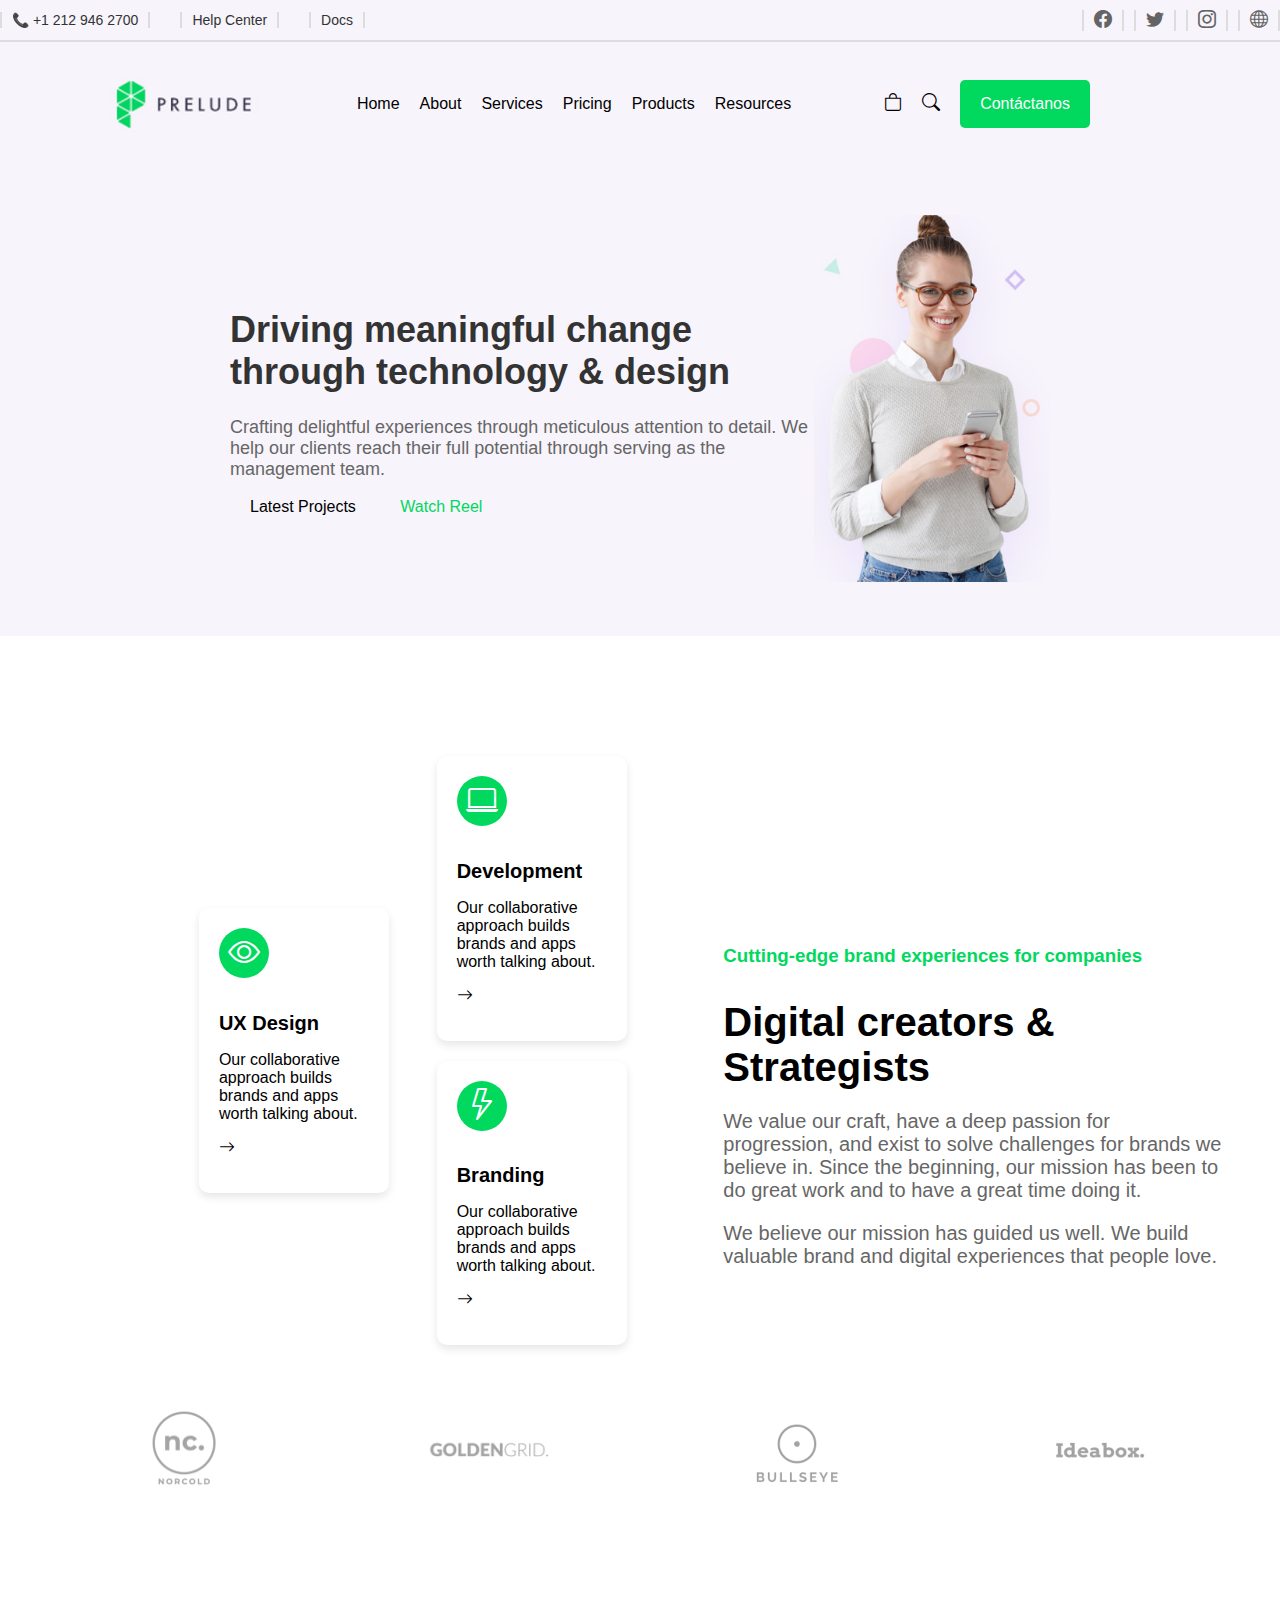
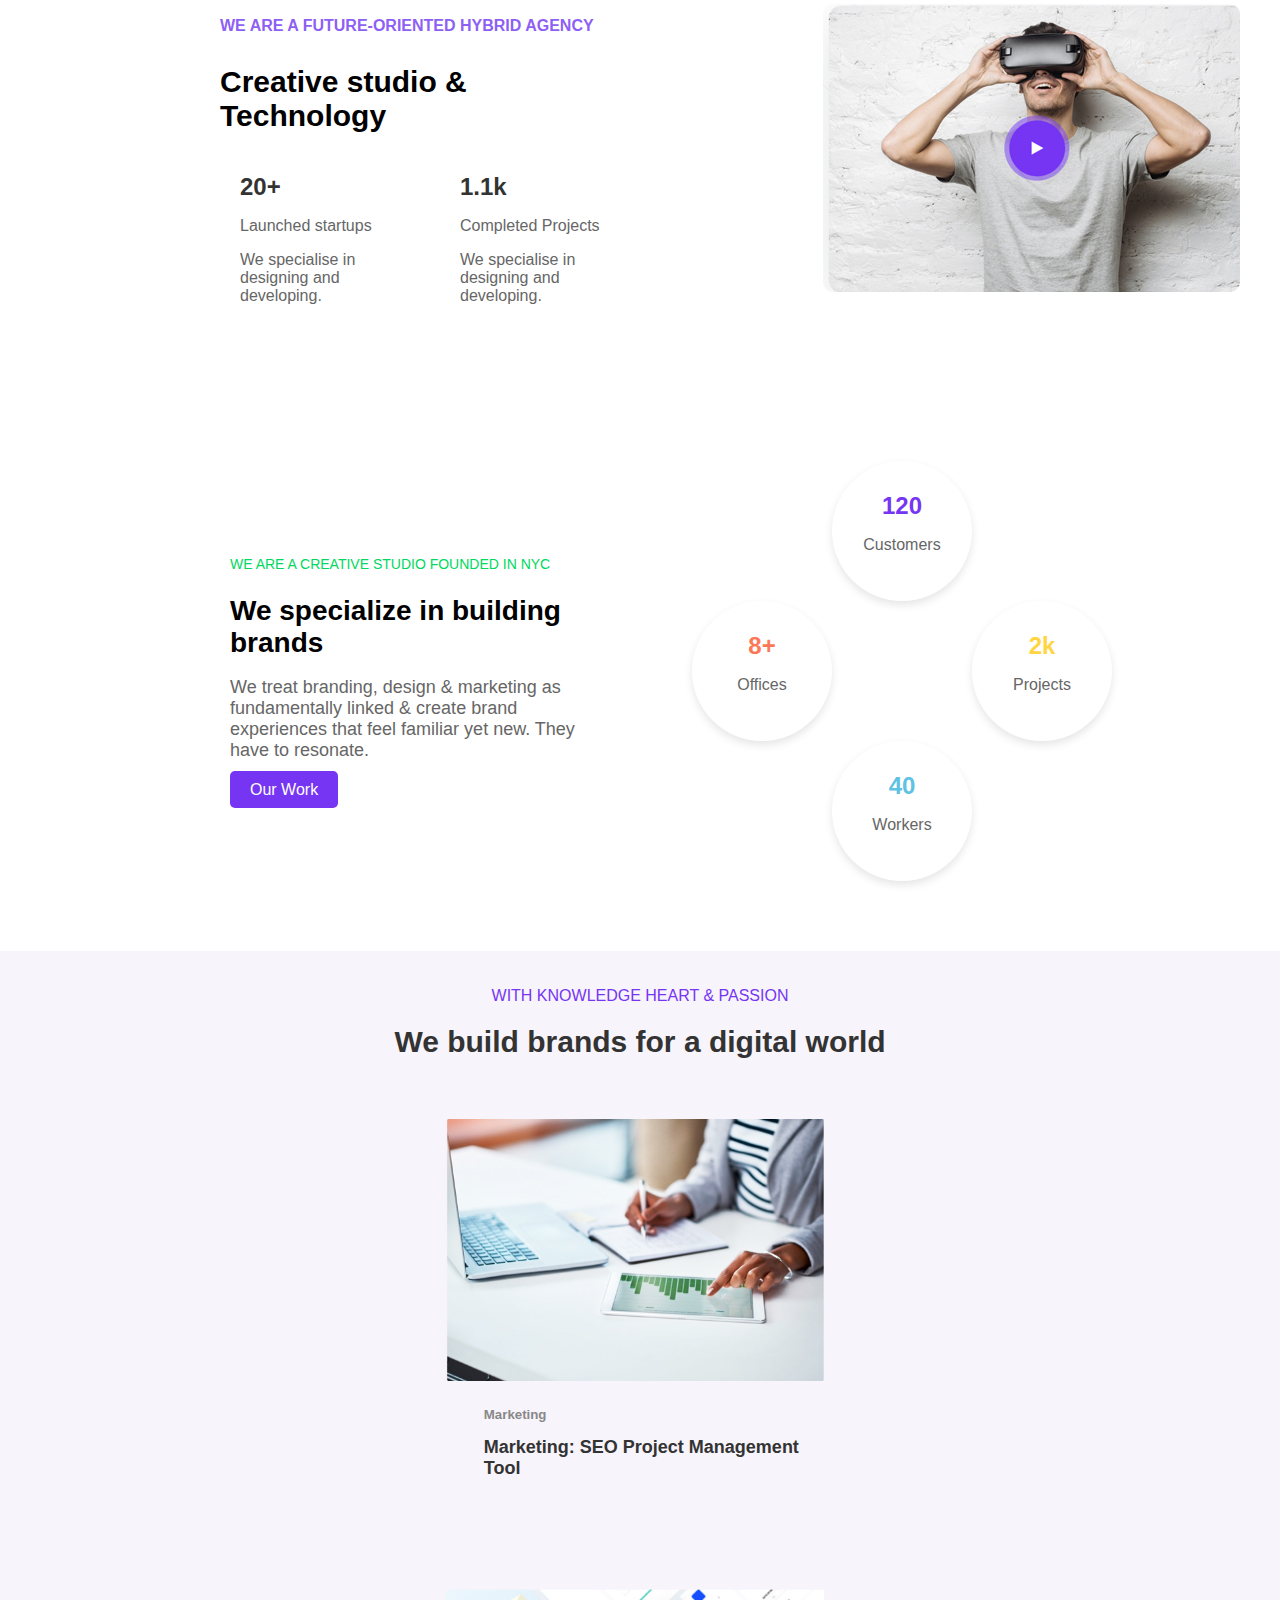
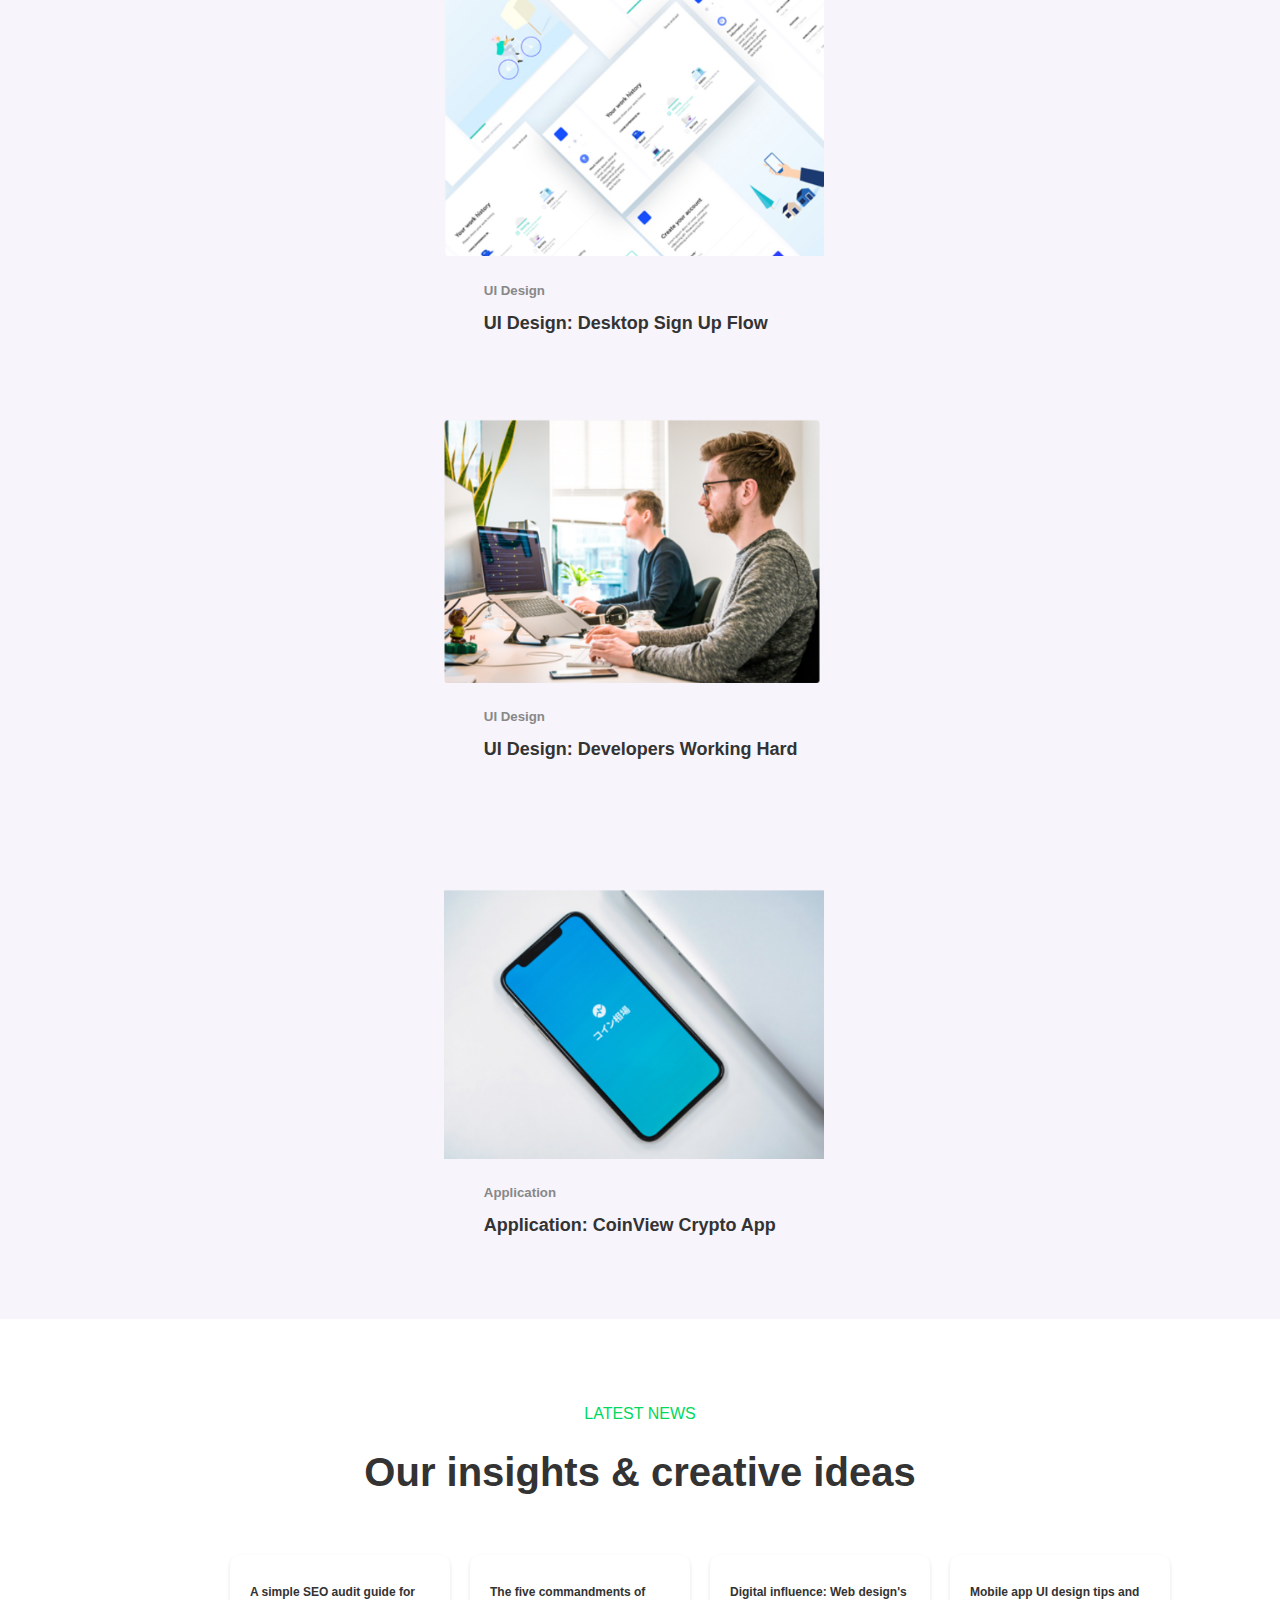
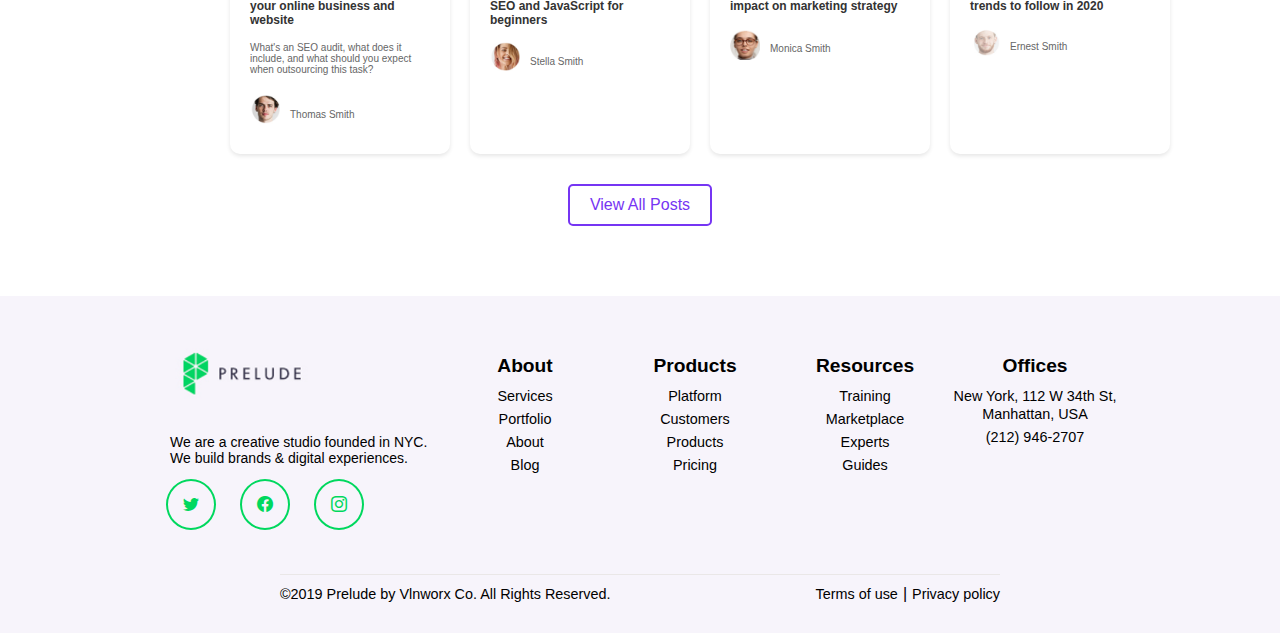
==== commit 21fb2127: "casi terminado" ====
--- a/index.html
+++ b/index.html
@@ -40,6 +40,7 @@
           </ul>
         </nav>
         <div class="extras">
+          <i class="bi bi-list"></i>
           <i class="bi bi-bag"></i>
           <i class="bi bi-search"></i>
           <a href="#contacto" class="btn">Contáctanos</a>
--- a/styles.css
+++ b/styles.css
@@ -59,7 +59,7 @@
 }
 
 .services-description p {
-  font-size: 18px;
+  font-size: 20px;
   color: #666;
   margin-bottom: 20px;
 }
@@ -168,6 +168,10 @@
 
 .main-header .extras i:hover {
   color: #00d85e;
+}
+
+.main-header .extras i:nth-child(1) {
+  display: none;
 }
 
 .main-header .extras .btn {
@@ -943,6 +947,10 @@
     .main-header .extras i:hover {
       color: #00d85e;
     }
+
+    .main-header .extras i:nth-child(1) {
+      display: none;
+    }
     
     .main-header .extras .btn {
       background-color: #00d85e;
@@ -1556,7 +1564,7 @@
 
 
 /* Móvil */
-@media only screen and (min-width: 661px) and (max-width: 767px)
+@media only screen and (min-width: 661px) and (max-width: 768px)
 { 
   body {
       font-family: Arial, sans-serif;
@@ -1730,6 +1738,10 @@
       color: #00d85e;
     }
     
+    .main-header .extras i:nth-child(1) {
+      display: none;
+    }
+
     .main-header .extras .btn {
       background-color: #00d85e;
       color: white;
@@ -1918,9 +1930,6 @@
       margin: 0 auto;
     }
     
-    .achievements-container .text-content {
-      max-width: 45%;
-    }
     
     .project h2 {
       font-size: 18px;
@@ -1941,6 +1950,7 @@
       font-size: 16px;
       color: #8e5ff4;
       margin-bottom: 10px;
+      text-align: center;
     }
     
     .footer-column h3 {
@@ -1952,10 +1962,12 @@
       font-size: 30px;
       color: #000;
       margin-bottom: 20px;
+      text-align: center;
     }
     
     .achievements-container .stats {
       display: flex;
+      flex-direction: column;
       gap: 20px;
     }
     
@@ -1976,9 +1988,6 @@
       color: #666;
     }
     
-    .achievements-container .image-content {
-      max-width: 40%;
-    }
     
     .project img {
       max-width: 100%;
@@ -2013,7 +2022,7 @@
       justify-content: space-between;
       align-items: center;
       flex-direction: column;
-      padding: 50px 0 0 50px;
+      padding: 50px 10px 10px 50px;
       background-color: #fff;
       max-width: 1200px;
       margin: 20px auto;
@@ -2339,8 +2348,8 @@
 
   
   
-  /* Móvil Pequeño */
-  @media only screen and (max-width: 660px)
+  /* Móvil  */
+  @media only screen and (min-width: 515px) and (max-width: 660px)
   { 
     body {
         font-family: Arial, sans-serif;
@@ -2455,7 +2464,7 @@
       .hero-buttons .btn {
         color: black;
         font-size: 14px;
-        padding: 10px 20px;
+        padding: 10px 10px;
         text-decoration: none;
         background: none;
         border-radius: 5px;
@@ -2514,6 +2523,10 @@
         color: #00d85e;
       }
       
+      .main-header .extras i:nth-child(1) {
+        display: none;
+      }
+
       .main-header .extras .btn {
         background-color: #00d85e;
         color: white;
@@ -2552,8 +2565,6 @@
       }
       
       .hero-content {
-        max-width: 50%;
-        width: 100vw;
         order: 2;
         margin-left: 11%;
         box-sizing: border-box;
@@ -2600,17 +2611,17 @@
   
       .service-card:nth-child(1) {
         grid-area: card1;
-        max-width: 50%;
+        max-width: 80%;
       }
       
       .service-card:nth-child(2) {
         grid-area: card2;
-        max-width: 50%;
+        max-width: 80%;
       }
       
       .service-card:nth-child(3) {
         grid-area: card3;
-        max-width: 30%;
+        max-width: 80%;
       }
       
       .services-grid .service-card {
@@ -2648,7 +2659,6 @@
         padding: 20px;
         background-color: #fff;
         max-width: 500px;
-        margin-left: 16%;
         margin-bottom: 2%;
       }
       
@@ -2708,9 +2718,6 @@
         margin: 0 auto;
       }
       
-      .achievements-container .text-content {
-        max-width: 45%;
-      }
       
       .project h2 {
         font-size: 18px;
@@ -2731,6 +2738,7 @@
         font-size: 16px;
         color: #8e5ff4;
         margin-bottom: 10px;
+        text-align: center;
       }
       
       .footer-column h3 {
@@ -2739,6 +2747,7 @@
       }
       
       .achievements-container .text-content h3 {
+        text-align: center;
         font-size: 30px;
         color: #000;
         margin-bottom: 20px;
@@ -2747,6 +2756,7 @@
       .achievements-container .stats {
         display: flex;
         gap: 20px;
+        padding: 10px;
       }
       
       .achievements-container .stat {
@@ -2766,9 +2776,6 @@
         color: #666;
       }
       
-      .achievements-container .image-content {
-        max-width: 40%;
-      }
       
       .project img {
         max-width: 100%;
@@ -3093,15 +3100,12 @@
         color: #00d85e;
       }
       
-      .footer-column:nth-child(4) {
-        margin-right: 120px;
-      }
       
       .footer-note {
         display: flex;
         justify-content: space-between;
-        margin-left: 110px;
-        margin-right: 110px;
+        margin-left: 20px;
+        margin-right: 20px;
         align-items: center;
         padding: 10px 0;
         border-top: 1px solid #eae7e7;
@@ -3124,4 +3128,791 @@
       .footer-note .footer-links a:hover {
         color: #ccc;
       }
+  }
+
+ /* Móvil Pequeño */
+  @media only screen and (max-width: 515px) {
+    body {
+      font-family: Arial, sans-serif;
+      margin: 0;
+      padding: 0;
+      box-sizing: border-box;
+    }
+    
+    .top-bar {
+      display: flex;
+      justify-content: space-between;
+      align-items: center; 
+      flex-direction: column;
+      background-color: #f7f4fb;
+      padding: 10px 0;
+      border-bottom: 2px solid #ddd;
+      width: 100%; 
+      box-sizing: border-box;
+      margin: 0; 
+    }
+    
+    .top-bar .contact-info {
+      display: flex;
+      align-items: center;
+      text-align: center;
+      gap: 5px;
+    }
+    
+    nav ul li a {
+      color: black;
+      text-decoration: none;
+      font-size: 14px;
+      transition: color 0.3s;
+    }
+    
+    .footer-social a {
+      margin: 0 10px;
+      color: #00d85e;
+      border-radius: 50%;
+      border: #00d85e solid 2px;
+      padding: 15px;
+      width: 15px;
+      height: 15px;
+    }
+    
+    .footer-column ul li a {
+      color: #000;
+      text-decoration: none;
+      font-size: 0.9rem;
+      transition: color 0.3s;
+    }
+    
+    nav ul li a:hover {
+      color: #00d85e;
+    }
+    
+    .hero-content p {
+      font-size: 13px;
+      color: #666;
+    }
+    
+    .services-description p {
+      font-size: 18px;
+      color: #666;
+      margin-bottom: 15px;
+    }
+    
+    .project p {
+      margin-top: 15px;
+      font-size: 1rem;
+      color: #666;
+    }
+    
+    .footer-logo p {
+      font-size: 14px;
+      text-align: center;
+      max-width: 300px;
+      margin-bottom: 10px;
+    }
+    
+    .footer-copyright p {
+      margin: 0;
+      font-size: 10px;
+    }
+    
+    .top-bar .contact-info p,
+    .top-bar .contact-info a {
+      font-size: 14px;
+      color: #333;
+      border-left: 2px solid #ddd;
+      border-right: 2px solid #ddd;
+      padding: 0 10px;
+      text-decoration: none;
+      margin: 0;
+    }
+    
+    .top-bar nav.social-icons {
+      display: flex;
+      align-items: center;
+      margin-top: 8%;
+      text-align: center;
+    }
+    
+    .top-bar nav.social-icons i {
+      margin-left: 3%;
+      font-size: 18px;
+      color: #656464;
+      border-left: 2px solid #ddd;
+      border-right: 2px solid #ddd;
+      padding: 0 10px;
+    }
+    
+    .hero-buttons .btn {
+      color: black;
+      font-size: 14px;
+      padding: 10px 20px;
+      text-decoration: none;
+      background: none;
+      border-radius: 5px;
+    }
+    
+    .hero-buttons .btn:hover {
+      background: none;
+      color: #017b35;
+    }
+
+    .main-header {
+      display: flex;
+      justify-content: center; 
+      align-items: center; 
+      flex-direction: column;
+      background-color: #f7f4fb;
+      padding: 20px 5px;
+      box-sizing: border-box; 
+      margin: 0; 
+      position: relative; 
+    }
+    
+    
+    .main-header .logo {
+      visibility: visible;
+    }
+    
+    nav {
+      flex: 1;
+      display: flex;
+      order: 1;
+      justify-content: center;
+    }
+    
+    nav ul {
+      display: flex;
+      flex-direction: column;
+      display: none;
+      list-style: none;
+      gap: 20px;
+    }
+    
+    .main-header .extras {
+      display: flex;
+      align-items: center;
+      justify-content: flex-start;
+      order: 2;
+      gap: 10px;
+    }
+    
+    .main-header .extras i {
+      font-size: 18px;
+      color: black;
+      cursor: pointer;
+      transition: color 0.3s;
+    }
+    
+    .main-header .extras i:hover {
+      color: #00d85e;
+    }
+    
+    .main-header .extras i:nth-child(1) {
+      margin-left: 0;
+    }
+
+    .main-header .extras .btn {
+      background-color: #00d85e;
+      color: white;
+      text-decoration: none;
+      padding: 15px 20px;
+      border-radius: 5px;
+      margin: auto;
+      font-size: 16px;
+      transition: background-color 0.3s;
+    }
+    
+    .about-container .text-section .btn {
+      background-color: #7635f3;
+      color: white;
+      padding: 10px 20px;
+      margin-top: 100px;
+      text-decoration: none;
+      border-radius: 5px;
+      transition: background-color 0.3s;
+    }
+    
+    .main-header .extras .btn:hover {
+      background-color: #017b35;
+    }
+    
+    #hero {
+      display: flex;
+      justify-content: space-between;
+      flex-direction: column;
+      align-items: center;
+      padding-top: 10%;
+      padding-bottom: 10%;
+      background-color: #f7f4fb;
+      height: 100%;
+      width: 100%;
+    }
+    
+    .hero-content {
+      order: 2;
+      margin-left: 11%;
+      box-sizing: border-box;
+      position: relative;
+    }
+    
+    .hero-content h1 {
+      font-size: 20px;
+      color: #333;
+    }
+    
+    .hero-buttons .btn-green {
+      color: #00d85e;
+    }
+    
+    .hero-image {
+      display: flex;
+      justify-content: center;
+      align-items: center;;
+     
+    }
+    
+    .hero-image img {
+      max-width: 80%;
+      height: auto;
+      display: block;
+    }
+    
+    .services-grid {
+      display: grid;
+      grid-template-columns: 1fr;
+      grid-template-areas:
+        "description"
+        "card1" 
+        "card2"
+        "card3";
+      align-items: center;
+      padding: 20px;
+      margin-top: 50px; 
+      flex-wrap: wrap;
+      flex-direction: row; 
+      gap: 20px;
+    }
+
+    .service-card:nth-child(1) {
+      grid-area: card1;
+      max-width: 80%;
+    }
+    
+    .service-card:nth-child(2) {
+      grid-area: card2;
+      max-width: 80%;
+    }
+    
+    .service-card:nth-child(3) {
+      grid-area: card3;
+      max-width: 80%;
+    }
+    
+    .services-grid .service-card {
+      background-color: white;
+      padding: 20px;
+      border-radius: 10px;
+      box-shadow: 0 4px 8px rgb(0 0 0 / 10%);
+      
+      width: 100%;
+      margin: auto;
+    }
+    
+    .service-card .icon {
+      width: 50px;
+      height: 50px;
+      font-size: 2em;
+      margin-bottom: 15px;
+      color: #fff;
+      background-color: #00d85e;
+      border-radius: 50%;
+      display: flex;
+      justify-content: center;
+      align-items: center;
+    }
+    
+   
+    
+    .service-card h5 {
+      font-size: 20px;
+      margin-bottom: 10px;
+    }
+    
+    .services-description {
+      grid-area: description;
+      padding: 20px;
+      background-color: #fff;
+      margin-bottom: 2%;
+    }
+    
+    .services-description h2,
+    .services-description h3 {
+      margin-bottom: 20px;
+    }
+    
+    .services-description h3 {
+      color: #00d85e;
+      font-size: 18px;
+    }
+    
+    .services-description h2 {
+      font-size: 30px;
+    }
+    
+    .sponsors-section {
+      background-color: #f7f4fb;
+      padding: 50px 0;
+    }
+    
+    .sponsors-grid {
+      display: grid;
+      grid-template-columns: 1fr 1fr;
+      gap: 10px;
+      place-items: center center;
+      padding: 20px;
+      max-width: 1200px;
+      margin: 0 auto;
+    }
+    
+    figure {
+      text-align: center;
+      margin: 20px auto;
+    }
+    
+    figure img {
+      max-width: 50%;
+      height: auto;
+      border-radius: 10px;
+    }
+    
+    #achievements {
+      padding: 50px 20px;
+      background-color: #fff;
+      border-radius: 10px;
+      margin: 20px 0;
+    }
+    
+    .achievements-container {
+      display: flex;
+      justify-content: space-between;
+      flex-direction: column;
+      justify-content: center;
+      align-items: center;
+      margin: 0 auto;
+    }
+    
+    
+    .project h2 {
+      font-size: 14px;
+      text-align: left;
+      margin-bottom: 15px;
+      color: #333;
+      margin-left: 30px;
+    }
+    
+    .blog-post h2 {
+      font-size: 12px;
+      margin-bottom: 5px;
+      text-align: left;
+      color: #333;
+    }
+    
+    .achievements-container .text-content {
+      display: flex;
+      flex-direction: column;
+      justify-content: center;
+    }
+
+
+    .achievements-container .text-content h2 {
+      color: #8e5ff4;
+      margin-bottom: 10px;
+      font-size: 15px;
+      text-align: center;
+    }
+    
+    .footer-column h3 {
+      margin-bottom: 10px;
+      font-size: 1.2rem;
+    }
+    
+    .achievements-container .text-content h3 {
+      font-size: 30px;
+      color: #000;
+      margin-bottom: 20px;
+      text-align: center;
+    }
+    
+    .achievements-container .stats {
+      display: flex;
+      justify-content: center;
+      flex-direction: column;
+      gap: 20px;
+    }
+    
+    .achievements-container .stat {
+      padding: 20px;
+      border-radius: 10px;
+      text-align: center;
+    }
+    
+    .achievements-container .stat strong {
+      display: block;
+      font-size: 24px;
+      color: #333;
+      margin-bottom: 10px;
+    }
+    
+    .achievements-container .stat p {
+      font-size: 16px;
+      color: #666;
+    }
+    
+    .achievements-container .image-content {
+     
+    }
+    
+    .project img {
+      max-width: 100%;
+      height: auto;
+    }
+    
+    .blog-post img {
+      max-width: 100%;
+      height: auto;
+      border-radius: 10px;
+      margin-bottom: 10px;
+    }
+    
+    .footer-logo img {
+      max-width: 350px;
+     
+    }
+    
+    .footer-social img {
+      width: 30px;
+      height: 30px;
+    }
+    
+    .achievements-container .image-content img {
+      width: 100%;
+      height: auto;
+      border-radius: 10px;
+    }
+    
+    .about-container {
+      display: flex;
+      justify-content: space-between;
+      align-items: center;
+      flex-direction: column;
+      padding: 10px 10px 10px 10px;
+      background-color: #fff;
+      max-width: 1200px;
+      margin: 20px auto;
+      text-align: center;
+    }
+    
+    .about-container .text-section {
+      max-width: 450px;
+    }
+    
+    .about-container .text-section h2 {
+      font-size: 28px;
+      margin-bottom: 10px;
+    }
+    
+    .about-container .text-section p {
+      font-size: 18px;
+      color: #666;
+      margin-bottom: 20px;
+    }
+    
+    .about-container .stat p {
+      font-size: 16px;
+      color: #666;
+    }
+    
+    .about-container .text-section p:first-child {
+      font-size: 14px;
+      color: #00d85e;
+    }
+    
+    .about-container .text-section .btn:hover {
+      background-color: #017b35;
+    }
+    
+    .about-container .stats-section {
+      display: grid;
+      grid-template-columns: 1fr;
+      grid-template-rows: auto;
+      margin-top: 50px;
+    }
+    
+    .about-container .stat {
+      text-align: center;
+      border-radius: 50%;
+      box-shadow: 0 4px 8px rgb(0 0 0 / 10%);
+      padding: 20px;
+      width: 100px;
+      height: 100px;
+      display: flex;
+      flex-direction: column;
+      justify-content: center;
+      align-items: center;
+      margin: auto;
+      margin-bottom: 5px;
+      background-color: white;
+    }
+    
+    .about-container .stat strong {
+      display: block;
+      font-size: 24px;
+    }
+    
+    .about-container .stats-section .stat:nth-child(1) {
+      align-self: center;
+    }
+    
+    .about-container .stats-section .stat:nth-child(1) strong {
+      color: #7635f3;
+    }
+    
+    .about-container .stats-section .stat:nth-child(2) {
+      align-self: center;
+    }
+    
+    .about-container .stats-section .stat:nth-child(2) strong {
+      color: #fe7757;
+    }
+    
+    .about-container .stats-section .stat:nth-child(3) {
+      align-self: center;
+    }
+    
+    .about-container .stats-section .stat:nth-child(3) strong {
+      color: #ffd541;
+    }
+    
+    .about-container .stats-section .stat:nth-child(4) {
+      align-self: center;
+    }
+    
+    .about-container .stats-section .stat:nth-child(4) strong {
+      color: #5ec2e4;
+    }
+    
+    #digital-brands {
+      padding: 20px;
+      background-color: #f7f4fb;
+      text-align: center;
+    }
+    
+    #digital-brands p {
+      color: #7635f3;
+      text-align: center;
+    }
+    
+    #digital-brands h1 {
+      font-size: 30px;
+      color: #333;
+      text-align: center;
+    }
+    
+    .projects {
+      display: flex;
+      flex-wrap: wrap;
+      justify-content: center;
+    }
+    
+    .project {
+      width: 380px;
+      max-width: 500px;
+      text-align: center;
+      padding: 10px;
+      border-radius: 10px;
+      margin-bottom: 10px;
+    }
+    
+    .project:nth-child(even) {
+      margin-top: 40px;
+    }
+    
+    .project h5 {
+      margin-bottom: 15px;
+      color: #888;
+      text-align: left;
+      margin-left: 20px;
+    }
+    
+    #insights {
+      max-width: 1200px;
+      margin: 50px auto;
+      padding: 20px;
+      background-color: #fff;
+      text-align: center;
+    }
+    
+    #insights h1 {
+      text-align: center;
+      font-size: 2.5rem;
+      margin-bottom: 40px;
+      color: #333;
+    }
+    
+    #insights p {
+      text-align: center;
+      color: #00d85e;
+    }
+    
+    #insights .blog-posts {
+      display: flex;
+      flex-flow: row wrap;
+      justify-content: center;
+    }
+    
+    .blog-post {
+      display: flex;
+      flex-direction: column;
+      align-items: center;
+      width: 180px;
+      height: auto;
+      margin: 20px 10px 10px;
+      padding: 20px;
+      border-radius: 10px;
+      box-shadow: 0 2px 4px rgb(0 0 0 / 10%);
+    }
+    
+    .author-info {
+      display: flex;
+      align-items: center;
+      margin-top: 10px;
+      width: 100%;
+    }
+    
+    .author-img {
+      width: 30px;
+      height: 30px;
+      border-radius: 50%;
+      margin-right: 10px;
+    }
+    
+    #insights .blog-posts .blog-post p {
+      font-size: 10px;
+      text-align: left;
+      color: #666;
+    }
+    
+    #insights .btn {
+      display: inline-block;
+      margin-top: 20px;
+      padding: 10px 20px;
+      background-color: white;
+      border: #7635f3 solid 2px;
+      color: #7635f3;
+      text-decoration: none;
+      border-radius: 5px;
+      transition: background-color 0.3s;
+    }
+    
+    #insights .btn:hover {
+      background-color: #5217d2;
+      color: #fff;
+    }
+    
+    footer {
+      background-color: #f7f4fb;
+      padding: 20px 0;
+      color: #000;
+    }
+    
+    .footer-container {
+      display: flex;
+      flex-direction: column;
+      flex-wrap: wrap;
+      justify-content: space-around;
+      justify-content: center;
+      max-width: 1200px;
+      margin: 0 auto;
+      padding: 20px;
+    }
+    
+    .footer-logo {
+      flex: 1;
+      text-align: center;
+      margin-bottom: 20px;
+    }
+    
+    .footer-social {
+      text-align: center;
+      margin-bottom: 20px;
+      margin-top: 30px;
+    }
+    
+    .footer-social a:hover {
+      color: #fff;
+      background-color: #00d85e;
+      border: #00d85e solid 2px;
+    }
+    
+    .footer-container .footer-links {
+      display: flex;
+      flex-direction: column;
+      justify-content: space-around;
+      flex: 2;
+      margin-bottom: 20px;
+    }
+    
+    .footer-column {
+      flex: 1;
+      text-align: center;
+    }
+    
+    .footer-column ul {
+      list-style: none;
+      padding: 0;
+      margin: 0;
+    }
+    
+    .footer-column ul li {
+      margin-bottom: 5px;
+    }
+    
+    .footer-note .footer-links a {
+      color: #000;
+      text-decoration: none;
+      font-size: 10px;
+      transition: color 0.3s;
+    }
+    
+    .footer-column ul li a:hover {
+      color: #00d85e;
+    }
+    
+    
+    .footer-note {
+      display: flex;
+      justify-content: space-between;
+      align-items: center;
+      padding: 10px 0;
+      border-top: 1px solid #eae7e7;
+      max-width: 1200px;
+    }
+    
+    .footer-copyright {
+      text-align: left;
+    }
+    
+    .footer-note .footer-links {
+      display: flex;
+      align-items: center;
+      text-align: right;
+      gap: 5px;
+      margin: 0;
+      padding: 0;
+    }
+    
+    .footer-note .footer-links a:hover {
+      color: #ccc;
+    }
   }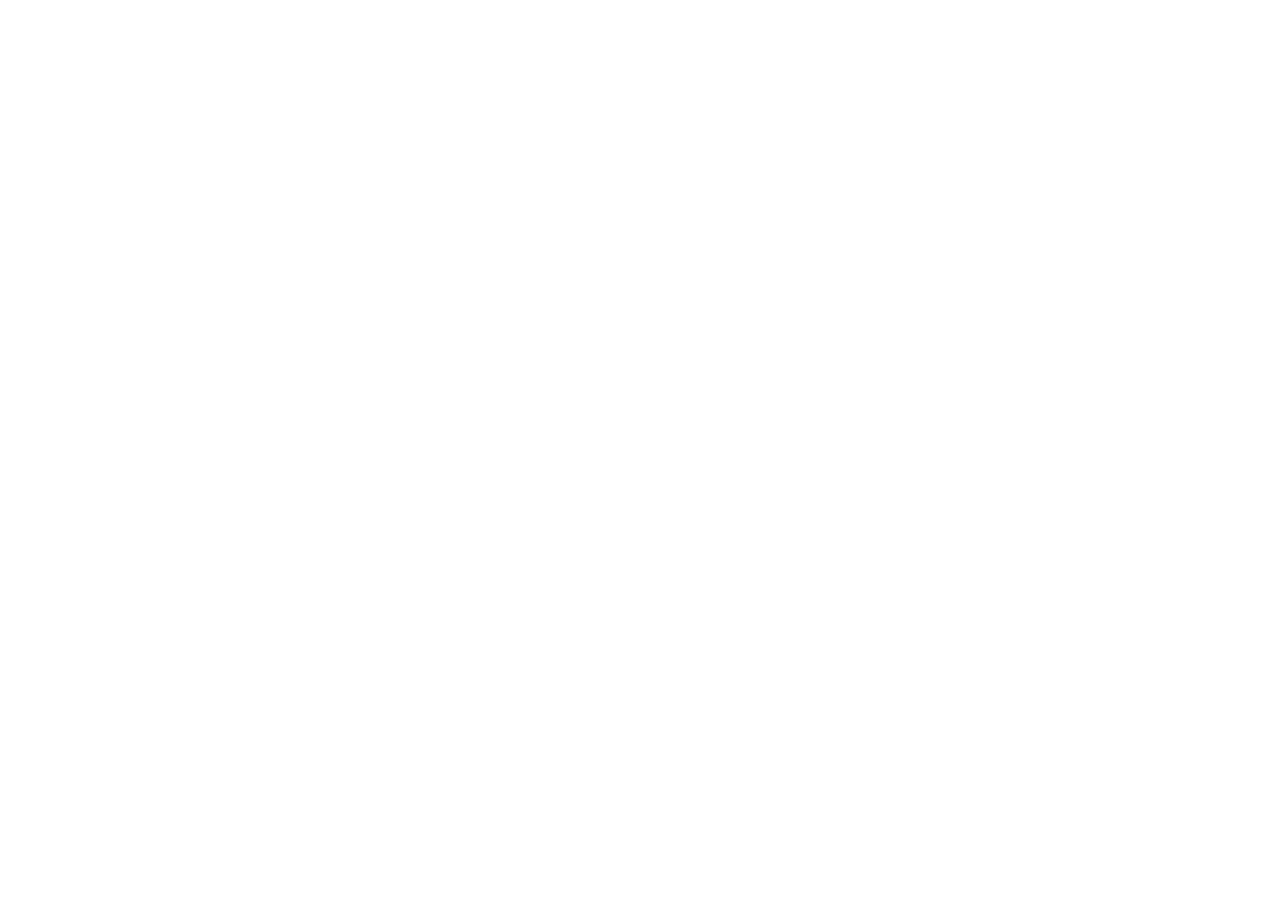
==== commit 0340517c: "nbv" ====
--- a/index.html
+++ b/index.html
@@ -1,347 +1,11 @@
-<!DOCTYPE html>
-<html lang="en">
-  <head>
-    <meta charset="UTF-8" />
-    <meta name="viewport" content="width=device-width, initial-scale=1.0" />
-    <title>Document</title>
-    <link
-      rel="stylesheet"
-      href="https://cdn.jsdelivr.net/npm/bootstrap-icons/font/bootstrap-icons.css"
-    />
-    <link rel="stylesheet" href="styles.css" />
-  </head>
-  <body>
-    <header>
-      <section class="top-bar">
-        <nav class="contact-info">
-          <p>📞 +1 212 946 2700</p>
-          <a href="#help-center">Help Center</a>
-          <a href="#docs">Docs</a>
-        </nav>
-        <nav class="social-icons">
-          <i class="bi bi-facebook"></i>
-          <i class="bi bi-twitter"></i>
-          <i class="bi bi-instagram"></i>
-          <i class="bi bi-globe"></i>
-        </nav>
-      </section>
-      <div class="main-header">
-        <div class="logo">
-          <img src="image/logo.png" alt="Logotipo de la empresa" />
-        </div>
-        <nav>
-          <ul>
-            <li><a href="#inicio">Home</a></li>
-            <li><a href="#sobre-nosotros">About</a></li>
-            <li><a href="#servicios">Services</a></li>
-            <li><a href="#precios">Pricing</a></li>
-            <li><a href="#productos">Products</a></li>
-            <li><a href="#recursos">Resources</a></li>
-          </ul>
-        </nav>
-        <div class="extras">
-          <i class="bi bi-list"></i>
-          <i class="bi bi-bag"></i>
-          <i class="bi bi-search"></i>
-          <a href="#contacto" class="btn">Contáctanos</a>
-        </div>
-      </div>
-    </header>
-    <main>
-      <section id="hero">
-        <article class="hero-content">
-          <h1>Driving meaningful change through technology & design</h1>
-          <p>
-            Crafting delightful experiences through meticulous attention to
-            detail. We help our clients reach their full potential through
-            serving as the management team.
-          </p>
-          <div class="hero-buttons">
-            <a href="#latest-projects" class="btn">Latest Projects</a>
-            <a href="#watch-reel" class="btn btn-green">Watch Reel</a>
-          </div>
-        </article>
-        <div class="hero-image">
-          <img src="image/chica.png" alt="Persona con smartphone" />
-        </div>
-      </section>
-
-      <section id="services" class="services-section">
-        <div class="services-grid">
-          <article class="service-card">
-            <div class="icon"><i class="bi bi-eye"></i></div>
-            <h5>UX Design</h5>
-            <p>
-              Our collaborative approach builds brands and apps worth talking
-              about.
-            </p>
-            <p><i class="bi bi-arrow-right"></i></p>
-          </article>
-
-          <article class="service-card">
-            <div class="icon"><i class="bi bi-laptop"></i></div>
-            <h5>Development</h5>
-            <p>
-              Our collaborative approach builds brands and apps worth talking
-              about.
-            </p>
-            <p><i class="bi bi-arrow-right"></i></p>
-          </article>
-
-          <article class="service-card">
-            <div class="icon"><i class="bi bi-lightning"></i></div>
-            <h5>Branding</h5>
-            <p>
-              Our collaborative approach builds brands and apps worth talking
-              about.
-            </p>
-            <p><i class="bi bi-arrow-right"></i></p>
-          </article>
-
-          <article class="services-description">
-            <h3>Cutting-edge brand experiences for companies</h3>
-            <h2>Digital creators & Strategists</h2>
-            <p>
-              We value our craft, have a deep passion for progression, and exist
-              to solve challenges for brands we believe in. Since the beginning,
-              our mission has been to do great work and to have a great time
-              doing it.
-            </p>
-            <p>
-              We believe our mission has guided us well. We build valuable brand
-              and digital experiences that people love.
-            </p>
-          </article>
-        </div>
-      </section>
-
-      <section id="sponsors-section">
-        <div class="sponsors-grid">
-          <figure>
-            <img src="image/sponsor/sponsor1.png" alt="sponsor1" />
-          </figure>
-          <figure>
-            <img src="image/sponsor/sponsor2.png" alt="sponsor2" />
-          </figure>
-          <figure>
-            <img src="image/sponsor/sponsor3.png" alt="sponsor3" />
-          </figure>
-          <figure>
-            <img src="image/sponsor/sponsor4.png" alt="sponsor4" />
-          </figure>
-        </div>
-      </section>
-
-      <section id="achievements">
-        <div class="achievements-container">
-          <div class="text-content">
-            <h2>WE ARE A FUTURE-ORIENTED HYBRID AGENCY</h2>
-            <h3>Creative studio & Technology</h3>
-            <div class="stats">
-              <div class="stat">
-                <strong>20+</strong>
-                <p>Launched startups</p>
-                <p>We specialise in designing and developing.</p>
-              </div>
-              <div class="stat">
-                <strong>1.1k</strong>
-                <p>Completed Projects</p>
-                <p>We specialise in designing and developing.</p>
-              </div>
-            </div>
-          </div>
-          <div class="image-content">
-            <img
-              src="image/personavr.png"
-              alt="Persona con casco de realidad virtual"
-            />
-          </div>
-        </div>
-      </section>
-
-      <section id="about">
-        <div class="about-container">
-          <div class="text-section">
-            <p>WE ARE A CREATIVE STUDIO FOUNDED IN NYC</p>
-            <h2>We specialize in building brands</h2>
-            <p>
-              We treat branding, design & marketing as fundamentally linked &
-              create brand experiences that feel familiar yet new. They have to
-              resonate.
-            </p>
-            <a href="#our-work" class="btn">Our Work</a>
-          </div>
-          <div class="stats-section">
-            <div class="stat">
-              <strong>120</strong>
-              <p>Customers</p>
-            </div>
-            <div class="stat">
-              <strong>8+</strong>
-              <p>Offices</p>
-            </div>
-            <div class="stat">
-              <strong>2k</strong>
-              <p>Projects</p>
-            </div>
-            <div class="stat">
-              <strong>40</strong>
-              <p>Workers</p>
-            </div>
-          </div>
-        </div>
-      </section>
-
-      <section id="digital-brands">
-        <p>WITH KNOWLEDGE HEART & PASSION</p>
-        <h1>We build brands for a digital world</h1>
-        <div class="projects">
-          <article class="project">
-            <img
-              src="image/dbrand/image1.png"
-              alt="SEO Project Management Tool"
-            />
-            <h5>Marketing</h5>
-            <h2>Marketing: SEO Project Management Tool</h2>
-          </article>
-          <article class="project">
-            <img src="image/dbrand/image2.png" alt="Desktop Sign Up Flow" />
-            <h5>UI Design</h5>
-            <h2>UI Design: Desktop Sign Up Flow</h2>
-          </article>
-          <article class="project">
-            <img src="image/dbrand/image3.png" alt="Developers Working Hard" />
-            <h5>UI Design</h5>
-            <h2>UI Design: Developers Working Hard</h2>
-          </article>
-          <article class="project">
-            <img src="image/dbrand/image4.png" alt="CoinView Crypto App" />
-            <h5>Application</h5>
-            <h2>Application: CoinView Crypto App</h2>
-          </article>
-        </div>
-      </section>
-
-      <section id="insights">
-        <p>LATEST NEWS</p>
-        <h1>Our insights & creative ideas</h1>
-        <div class="blog-posts">
-          <div class="blog-post">
-            <h2>
-              A simple SEO audit guide for your online business and website
-            </h2>
-            <p>
-              What's an SEO audit, what does it include, and what should you
-              expect when outsourcing this task?
-            </p>
-            <div class="author-info">
-              <img
-                src="image/insights/image1.png"
-                alt="Author Image"
-                class="author-img"
-              />
-              <p>Thomas Smith</p>
-            </div>
-          </div>
-          <div class="blog-post">
-            <h2>The five commandments of SEO and JavaScript for beginners</h2>
-            <div class="author-info">
-              <img
-                src="image/insights/image2.png"
-                alt="Author Image"
-                class="author-img"
-              />
-              <p>Stella Smith</p>
-            </div>
-          </div>
-          <div class="blog-post">
-            <h2>
-              Digital influence: Web design's impact on marketing strategy
-            </h2>
-            <div class="author-info">
-              <img
-                src="image/insights/image3.png"
-                alt="Author Image"
-                class="author-img"
-              />
-              <p>Monica Smith</p>
-            </div>
-          </div>
-          <div class="blog-post">
-            <h2>Mobile app UI design tips and trends to follow in 2020</h2>
-            <div class="author-info">
-              <img
-                src="image/insights/image4.png"
-                alt="Author Image"
-                class="author-img"
-              />
-              <p>Ernest Smith</p>
-            </div>
-          </div>
-        </div>
-        <a href="#all-posts" class="btn">View All Posts</a>
-      </section>
-    </main>
-
-    <footer>
-      <div class="footer-container">
-        <div class="footer-logo">
-          <img src="image/logo.png" alt="Logo" />
-          <p>
-            We are a creative studio founded in NYC. We build brands & digital
-            experiences.
-          </p>
-          <div class="footer-social">
-            <a href="#"><i class="bi bi-twitter"></i></a>
-            <a href="#"><i class="bi bi-facebook"></i></a>
-            <a href="#"><i class="bi bi-instagram"></i></a>
-          </div>
-        </div>
-        <div class="footer-links">
-          <div class="footer-column">
-            <h3>About</h3>
-            <ul>
-              <li><a href="#">Services</a></li>
-              <li><a href="#">Portfolio</a></li>
-              <li><a href="#">About</a></li>
-              <li><a href="#">Blog</a></li>
-            </ul>
-          </div>
-          <div class="footer-column">
-            <h3>Products</h3>
-            <ul>
-              <li><a href="#">Platform</a></li>
-              <li><a href="#">Customers</a></li>
-              <li><a href="#">Products</a></li>
-              <li><a href="#">Pricing</a></li>
-            </ul>
-          </div>
-          <div class="footer-column">
-            <h3>Resources</h3>
-            <ul>
-              <li><a href="#">Training</a></li>
-              <li><a href="#">Marketplace</a></li>
-              <li><a href="#">Experts</a></li>
-              <li><a href="#">Guides</a></li>
-            </ul>
-          </div>
-          <div class="footer-column">
-            <h3>Offices</h3>
-            <ul>
-              <li><a href="#">New York, 112 W 34th St, Manhattan, USA</a></li>
-              <li><a href="tel:+12129462707">(212) 946-2707</a></li>
-            </ul>
-          </div>
-        </div>
-      </div>
-      <div class="footer-note">
-        <div class="footer-copyright">
-          <p>©2019 Prelude by Vlnworx Co. All Rights Reserved.</p>
-        </div>
-        <div class="footer-links">
-          <a href="#">Terms of use</a> | <a href="#">Privacy policy</a>
-        </div>
-      </div>
-    </footer>
-  </body>
-</html>
+<!DOCTYPE html>
+<html lang="en">
+<head>
+    <meta charset="UTF-8">
+    <meta name="viewport" content="width=device-width, initial-scale=1.0">
+    <title>Document</title>
+</head>
+<body>
+    
+</body>
+</html>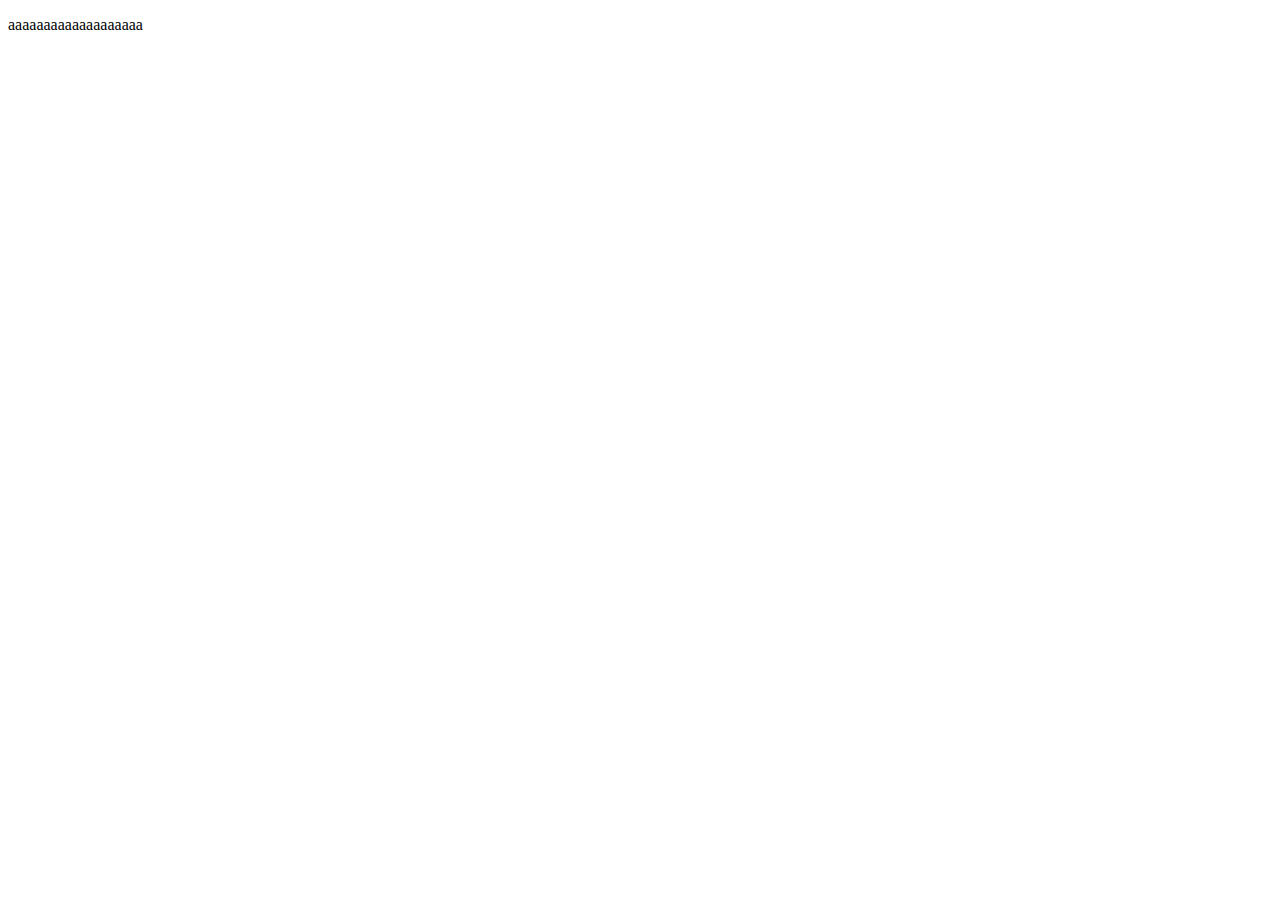
==== commit f6307c87: "a" ====
--- a/index.html
+++ b/index.html
@@ -6,6 +6,6 @@
     <title>Document</title>
 </head>
 <body>
-    
+    <p>aaaaaaaaaaaaaaaaaaa</p>
 </body>
 </html>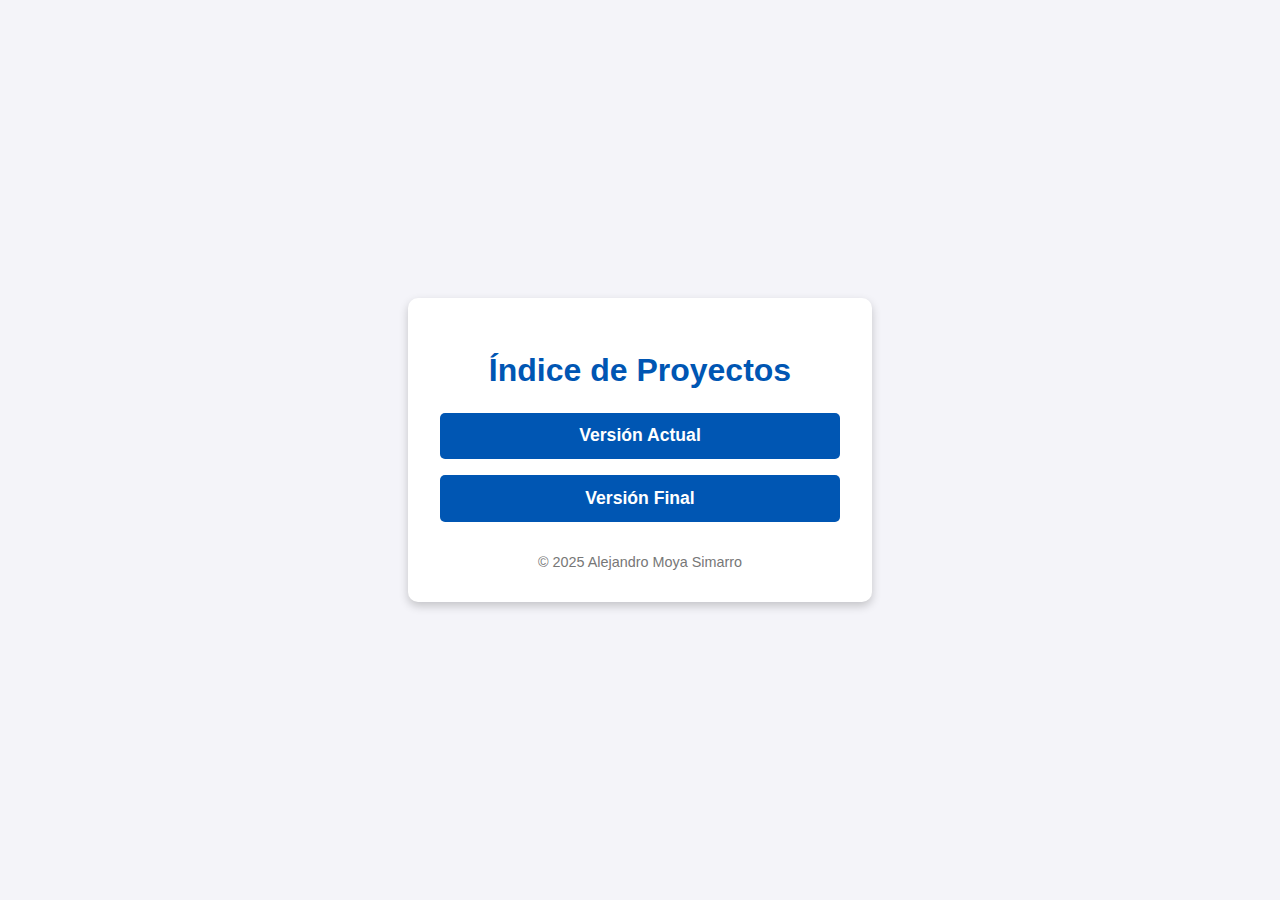
==== commit 17338ade: "casi terminado" ====
--- a/index.html
+++ b/index.html
@@ -1,11 +1,21 @@
 <!DOCTYPE html>
-<html lang="en">
+<html lang="es">
 <head>
     <meta charset="UTF-8">
     <meta name="viewport" content="width=device-width, initial-scale=1.0">
-    <title>Document</title>
+    <title>Índice de Proyectos</title>
+    <link rel="stylesheet" href="styles.css">
 </head>
 <body>
-    <p>aaaaaaaaaaaaaaaaaaa</p>
+    <div class="container">
+        <h1>Índice de Proyectos</h1>
+        <div class="links">
+            <a href="https://mrcobi.github.io/Dise-o/Proyecto/index.html" target="_blank">Versión Actual</a>
+            <a href="https://mrcobi.github.io/Dise-o/Proyecto_AAA/index.html" target="_blank">Versión Final</a>
+        </div>
+        <footer>
+            © 2025 Alejandro Moya Simarro
+        </footer>
+    </div>
 </body>
-</html>+</html>
--- a/styles.css
+++ b/styles.css
@@ -0,0 +1,47 @@
+body {
+    font-family: Arial, sans-serif;
+    margin: 0;
+    padding: 0;
+    background-color: #f4f4f9;
+    color: #333;
+    display: flex;
+    justify-content: center;
+    align-items: center;
+    height: 100vh;
+}
+.container {
+    text-align: center;
+    background: #fff;
+    padding: 2rem;
+    border-radius: 10px;
+    box-shadow: 0 4px 10px rgba(0, 0, 0, 0.2);
+    max-width: 400px;
+    width: 100%;
+}
+h1 {
+    margin-bottom: 1.5rem;
+    color: #0056b3;
+}
+.links {
+    display: flex;
+    flex-direction: column;
+    gap: 1rem;
+}
+a {
+    text-decoration: none;
+    font-size: 1.1rem;
+    font-weight: bold;
+    color: #fff;
+    background: #0056b3;
+    padding: 0.8rem;
+    border-radius: 5px;
+    transition: background 0.3s ease;
+}
+a:hover {
+    background: #003d80;
+}
+footer {
+    margin-top: 2rem;
+    font-size: 0.9rem;
+    color: #777;
+}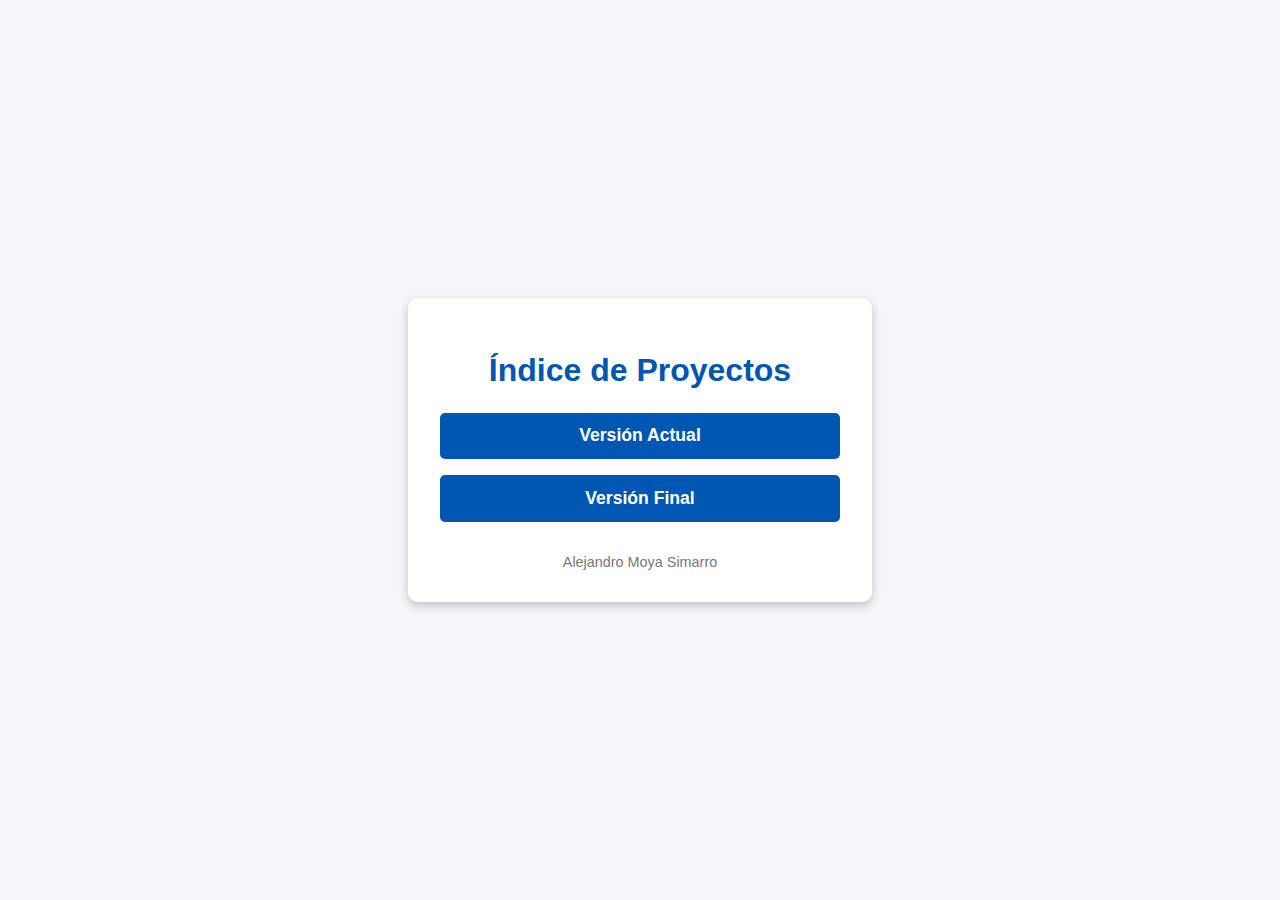
==== commit a4de8be5: "df" ====
--- a/index.html
+++ b/index.html
@@ -14,7 +14,7 @@
             <a href="https://mrcobi.github.io/Dise-o/Proyecto_AAA/index.html" target="_blank">Versión Final</a>
         </div>
         <footer>
-            © 2025 Alejandro Moya Simarro
+           Alejandro Moya Simarro
         </footer>
     </div>
 </body>
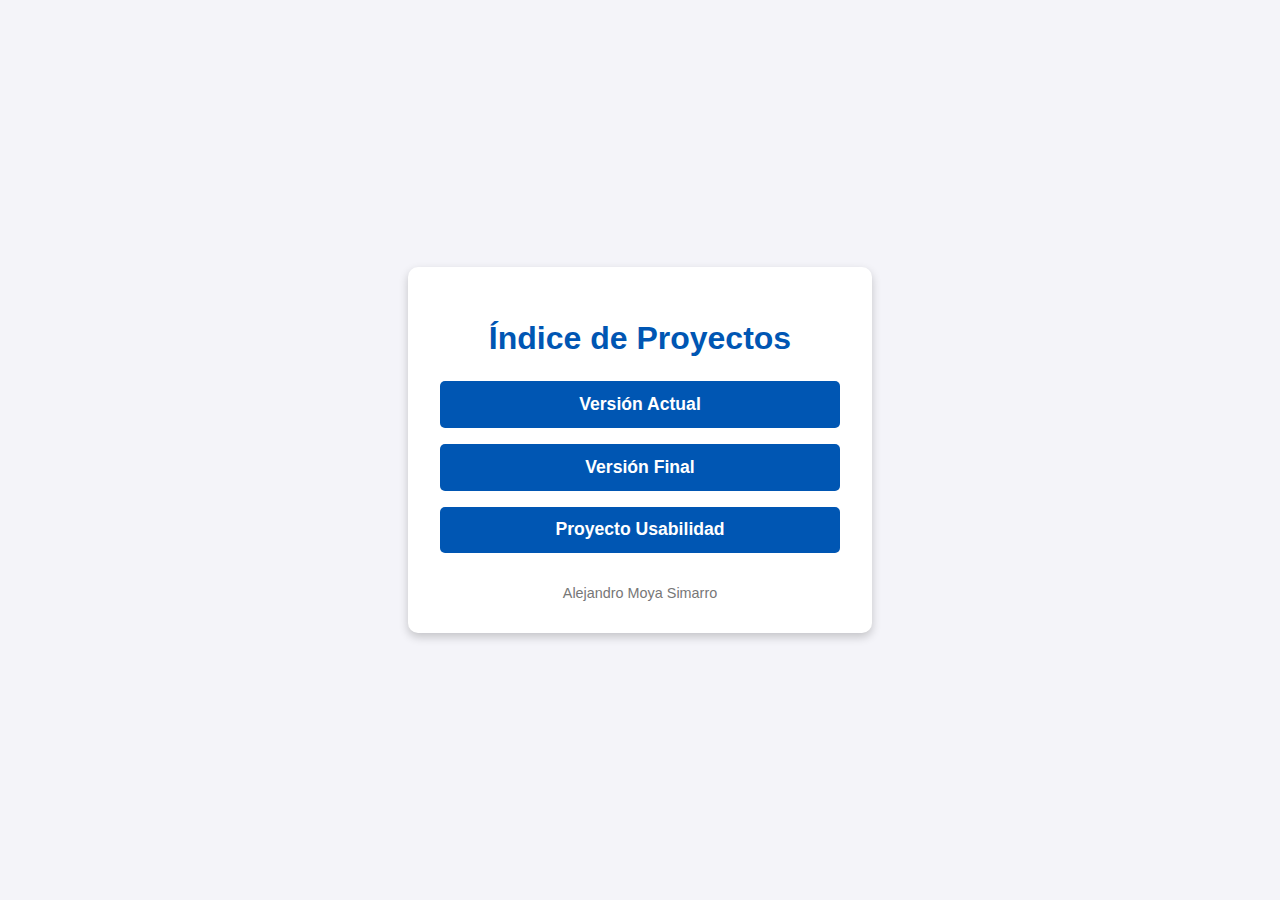
==== commit 9baf6a4d: "index" ====
--- a/index.html
+++ b/index.html
@@ -12,6 +12,7 @@
         <div class="links">
             <a href="https://mrcobi.github.io/Dise-o/Proyecto/index.html" target="_blank">Versión Actual</a>
             <a href="https://mrcobi.github.io/Dise-o/Proyecto_AAA/index.html" target="_blank">Versión Final</a>
+            <a href="https://mrcobi.github.io/Dise-o/Proyecto_Usabilidad/index.html">Proyecto Usabilidad</a>
         </div>
         <footer>
            Alejandro Moya Simarro
